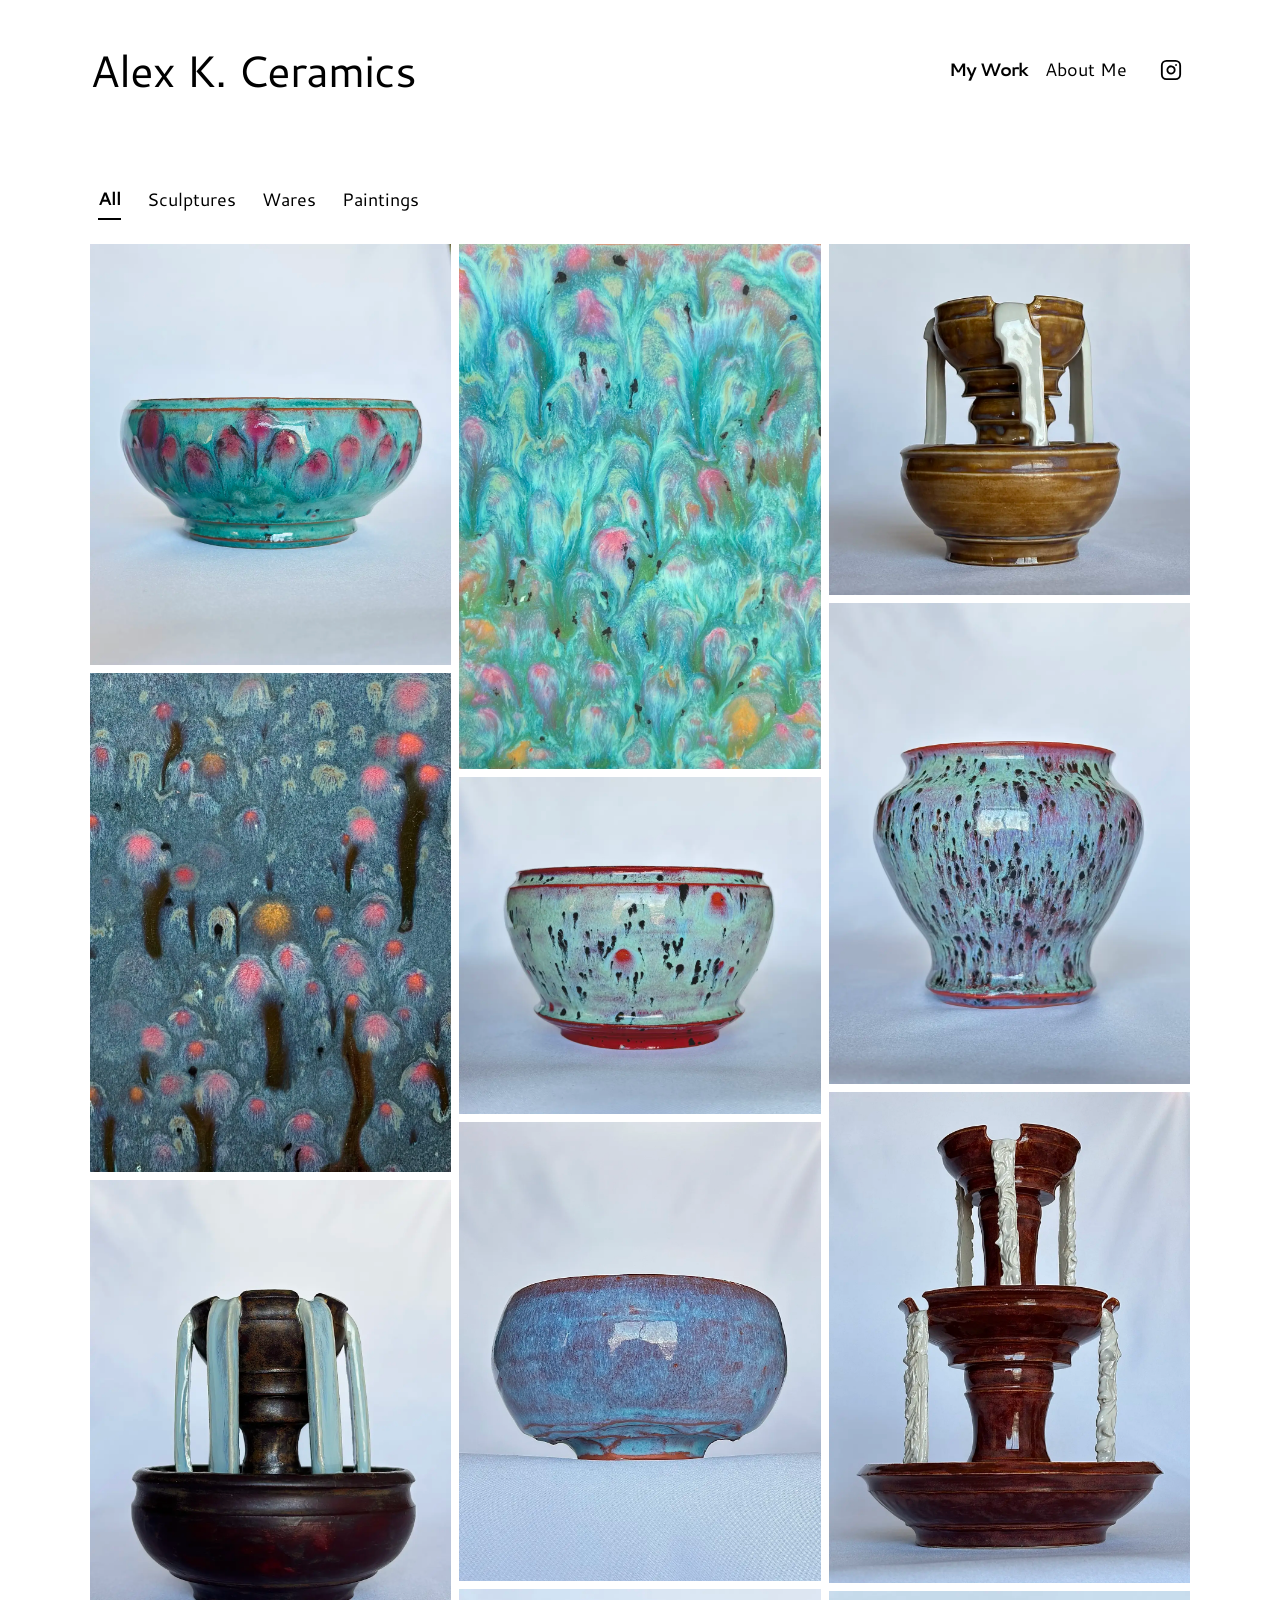
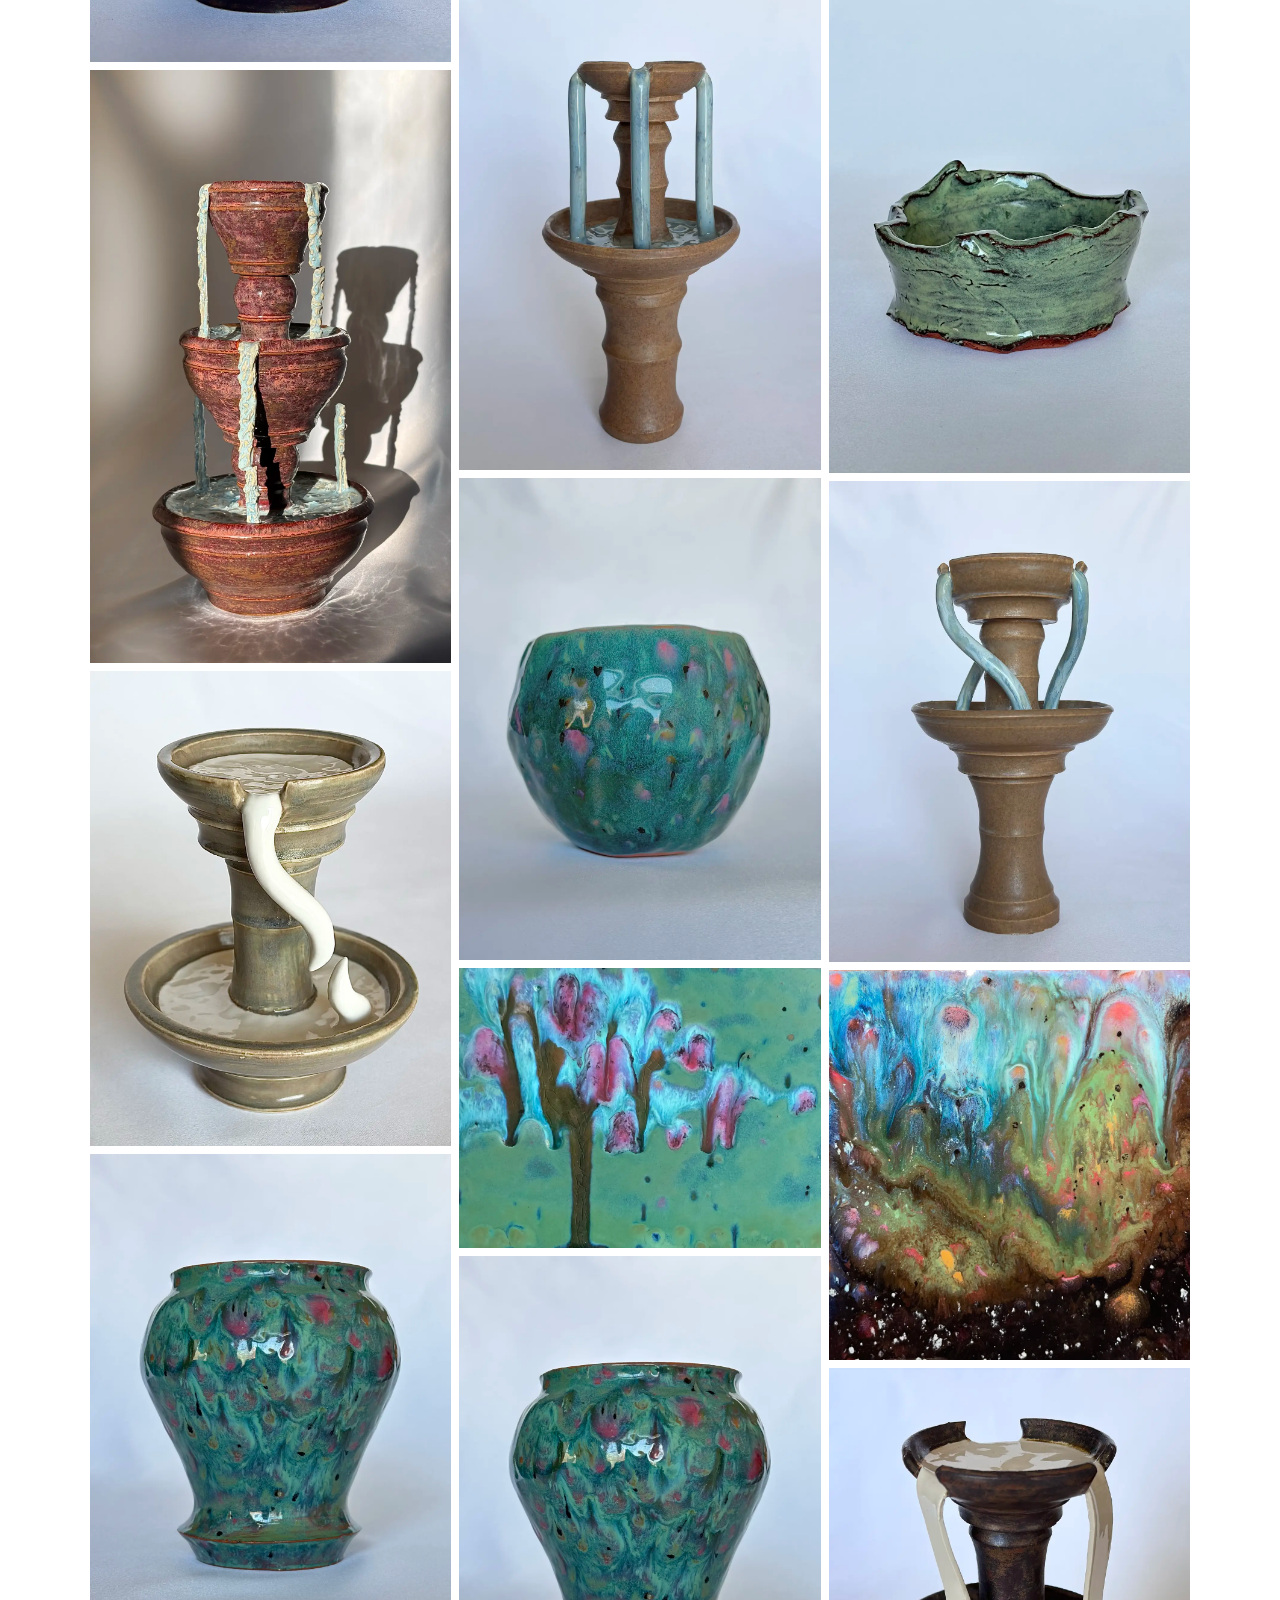
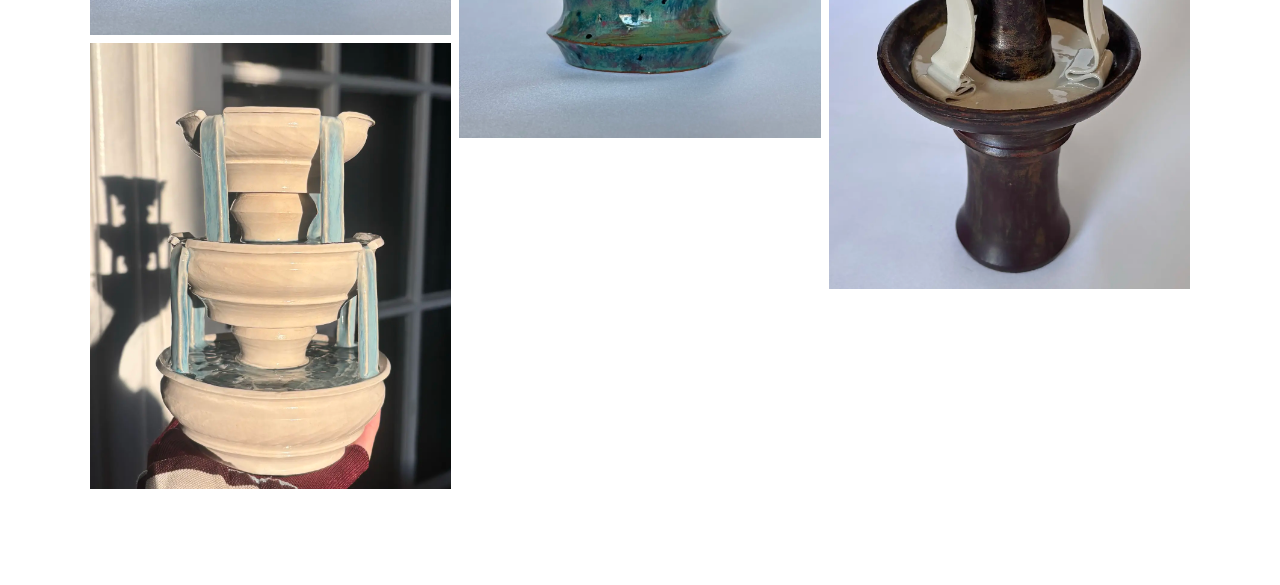
==== index.html @ 39f08276 "added about page" ====
<!DOCTYPE html>
<html lang="en">
<head>
    <!-- Boilerplate -->
    <meta charset="UTF-8">
    <title>Alex K. Art</title>
    <meta name="viewport" content="width=device-width, initial-scale=1">
     
    <!-- meta description & open graph tags -->
    <meta name="description" content="Alex K's Personal Work, a Ceramics Artist. This is a portfolio of her wares, sculptures, and paintings">
    <meta property="og:title" content="Alex K. Ceramics">
    <meta property="og:description" content="Handmade ceramic sculptures, wares, and paintings by Alex K.">
    <!-- TODO: update URLs  -->
    <!-- <meta property="og:image" content="https://alexceramics.nyc/assets/display/Untitled_01.webp">
    <meta property="og:url" content="https://alexceramics.nyc"> -->
    <!-- TODO check preview using Facebook Sharing Debugger: https://developers.facebook.com/tools/debug/ -->

    <!-- My Code -->
    <link rel="icon" type="image/x-icon" href="/favicon.ico">
    <link rel="stylesheet" href="style.css"> 
    <script src="script.js" defer></script>

    <!-- Google Fonts -->
    <link rel="preconnect" href="https://fonts.googleapis.com">
    <link rel="preconnect" href="https://fonts.gstatic.com" crossorigin>
    <link href="https://fonts.googleapis.com/css2?family=Cantarell:ital,wght@0,400;0,700;1,400;1,700&display=swap" rel="stylesheet">
</head>
<body>

    <!-- HEADER -->
    <header>
        <h1>Alex K. Ceramics</h1>

        <nav aria-label="Main Navigation">
            <!-- Main site links -->
            <div class="nav-links">
                <button class="nav-btn active" data-target="work" data-text="My Work">My Work</button>
                <button class="nav-btn" data-target="about" data-text="About Me">About Me</button>
            </div>

            <!-- Social link -->
            <a href="https://www.instagram.com/ceramics.alex"
            target="_blank"
            rel="noopener noreferrer"
            aria-label="Visit Alex's Instagram">  
                <svg xmlns="http://www.w3.org/2000/svg" width="22" height="22" viewBox="0 0 24 24" fill="none" stroke="currentColor" stroke-width="2" stroke-linecap="round" stroke-linejoin="round">
                    <rect x="2" y="2" width="20" height="20" rx="5" ry="5"></rect>
                    <path d="M16 11.37A4 4 0 1 1 12.63 8 4 4 0 0 1 16 11.37z"></path>
                    <line x1="17.5" y1="6.5" x2="17.51" y2="6.5"></line>
                </svg>
            </a>
        </nav>
    </header>

    <section class="about hide">
        <div class="about-intro">
            <img class="profile-photo" src="assets/alex.jpg" alt="Portrait of ceramic artist Alex K.">
            <p>Alex is a ceramic artist based in New York. She makes wares, sculpture, and glaze paintings. She comes to glaze from a background in painting, and her process is built around testing combinations, layering color, and placing crystals to create imagery. Glaze is unpredictable, and much of her work is about learning to anticipate it. She taught ceramics for a year, including starting a program at a school on Chicago's South Side, before returning her focus to her own studio practice. She begins her MFA in Studio Art at Brooklyn College this fall.</p>
        </div>

        <div class="about-gallery">
            <figure>
                <img src="assets/display/Untitled_05.webp" alt="Handmade ceramic ware piece by Alex K.">
                <figcaption>One of Alex's wares.</figcaption>
            </figure>
            <figure>
                <img src="assets/display/Untitled_20.webp" alt="Ceramic fountain sculpture made for a graduate school application">
                <figcaption>One of Alex's fountains.</figcaption>
            </figure>
            <figure>
                <img src="assets/park.jpg" alt="Alex selling her ceramics in Central Park">
                <figcaption>Alex selling her work in Central Park.</figcaption>
            </figure>
        </div>
    </section>

    <!-- IMAGE GALLERY -->
    <section class="work">
        <div class="controls">
            <button class="filter active" data-filter="all" data-text="All">All</button>
            <button class="filter" data-filter="sculpture" data-text="Sculptures">Sculptures</button>
            <button class="filter" data-filter="ware" data-text="Wares">Wares</button>
            <button class="filter" data-filter="painting" data-text="Paintings">Paintings</button>
        </div>

        <div class="images-container"></div>
    </section>
</body>
</html>
---- style.css ----
/* GLOBAL STYLES */
:root {
    --accent: #D06677;
}
body { 
    margin: 0;
    background-color: white;
    font-family: "Cantarell", sans-serif; 
    max-width: 1100px;
    margin: 0px auto;
    padding: 0px 20px;
}
button { 
    all: unset; 
    cursor: pointer; 
}

/* HEADER */

header {
    margin: 48px auto;
    display: flex; 
    flex-direction: row;
    align-items: center;
    justify-content: space-between;
}

nav {
    display: flex; 
    gap: 32px;
    align-items: center;
}
nav a {
    display: flex;
    color: black;
    margin-right: 8px;
}
nav a:hover {
    color: var(--accent);
}
.nav-links {
    display: flex;
    gap: 16px;
}
.nav-btn {
    font-size: 18px;
}

h1 {
    margin: 0px;
    font-size: 2.75em; 
    font-weight: normal;
    line-height: 1;
    letter-spacing: -1px;
    width: max-content;
}

/* ABOUT SECTION */

.about {
    margin: 96px 8px;
    display: flex;
    flex-direction: column;
    gap: 64px;
}

.about-intro {
    display: flex;
    flex-direction: row;
    align-items: center;
    gap: 48px;
}

.about-intro p {
    max-width: 600px;
    line-height: 1.6;
}

.profile-photo {
    width: 240px;
    flex-shrink: 0;
}

.about-gallery {
    display: grid;
    grid-template-columns: repeat(3, 1fr);
    gap: 32px;
}

.about-gallery figure {
    margin: 0;
    display: flex;
    flex-direction: column;
    gap: 12px;
}

.about-gallery img {
    width: 100%;
    height: 320px;
    object-fit: cover;
}

.about-gallery figcaption {
    text-align: center;
    color: #555;
}

/* WORK SECTION & IMAGE GALLERY  */

.work {
    margin: 96px 0px;
}

.controls {
    margin: 24px 8px; 
    font-size: 18px;
    display: flex; 
    flex-direction: row;
    gap: 24px;
}

.filter,
.nav-btn {
    display: block;
    width: max-content;
    line-height: 1.2;
    text-align: center;
}

.filter:before,
.nav-btn:before {
    content: attr(data-text);
    display: block;
    font-weight: 900;
    letter-spacing: -1px;
    height: 0;
    visibility: hidden;
    overflow: hidden;
}

.filter:hover,
.nav-btn:hover {
    font-weight: 900;
    letter-spacing: -1px;
    color: var(--accent);
}

.filter.active,
.nav-btn.active {
    font-weight: 900;
    letter-spacing: -1px;
    color: black;
}

.filter {
    padding-bottom: 8px;
}

.filter.active {
    border-bottom: 2px solid black;
}

.images-container {
    column-count: 3;
    column-gap: 8px;
}

.gallery-item {
    width: 100%;
    height: auto;
    display: block;
    margin-bottom: 8px;
    /* border-radius: 16px; */
}

@media (max-width: 750px) {
    body {
        padding: 0 8px;
    }
    .images-container { column-count: 1; }

    header {
        margin: 48px 0 0 8px;
        flex-direction: column;
        align-items: flex-start;
        justify-content: space-between;
    }
    h1 {
        font-size: 2.25em;
    }

    nav {
        margin: 36px 0;
        /* margin: 32px 0 16px 6px;
        font-size: 18px;
        display: flex; */
        /* flex-direction: column; */
        /* gap: 0px; */
    }
    nav a {
        display: none;
    }
    .nav-links {
        flex-direction: column;
    }
    .work { margin: 16px 8px;}
    .about { margin: 16px 8px; }

    .controls {
        width: 100%;
        justify-content: left;
        margin: 0 0 16px 6px; 
        font-size: 18px;
        display: flex; 
        flex-direction: row;
        gap: 16px;
    }

    .filter { 
        text-align: left;
        font-size: 16px;
        line-height: 1.3;

    }
    .filter::before { all: none; }

    .about-intro {
        flex-direction: column;
        gap: 24px;
    }

    .about-gallery {
        grid-template-columns: 1fr;
    }

    .about-gallery img {
        height: auto;
    }
}


.hide {
    display: none;
}
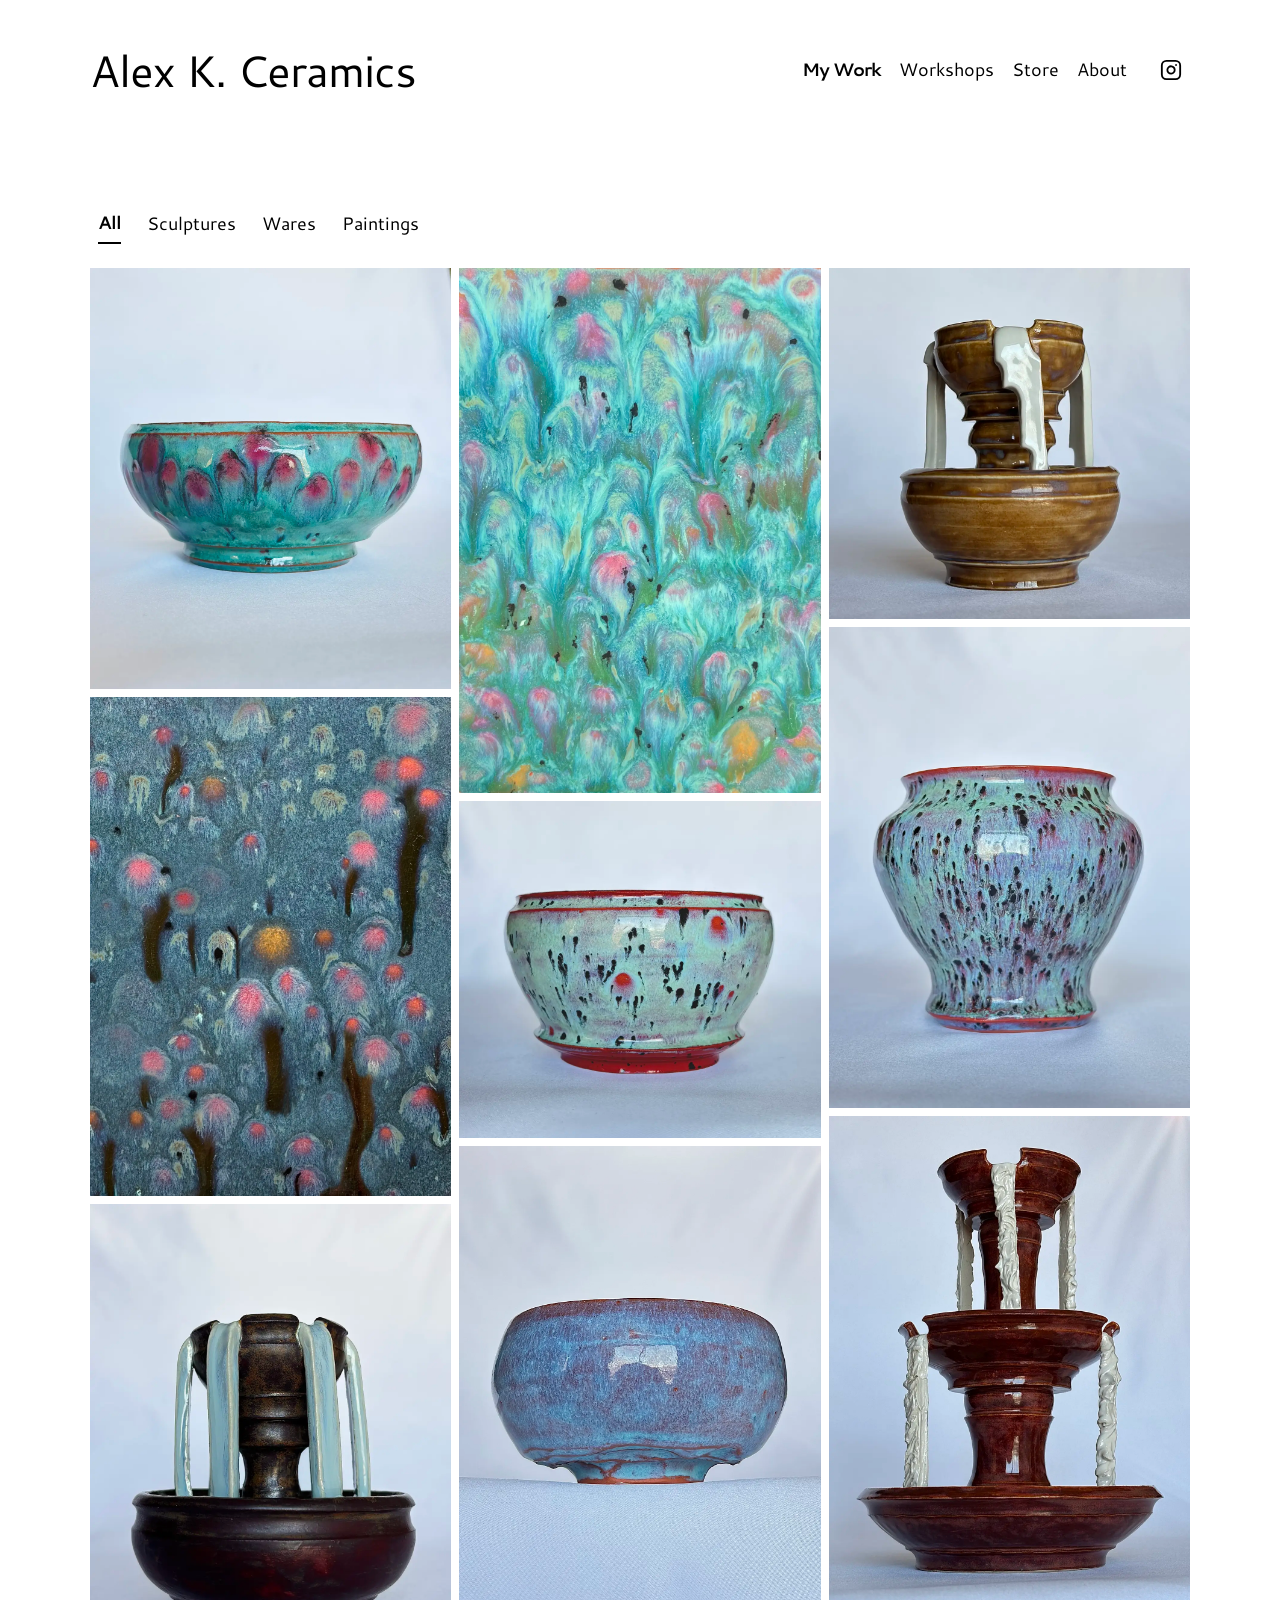
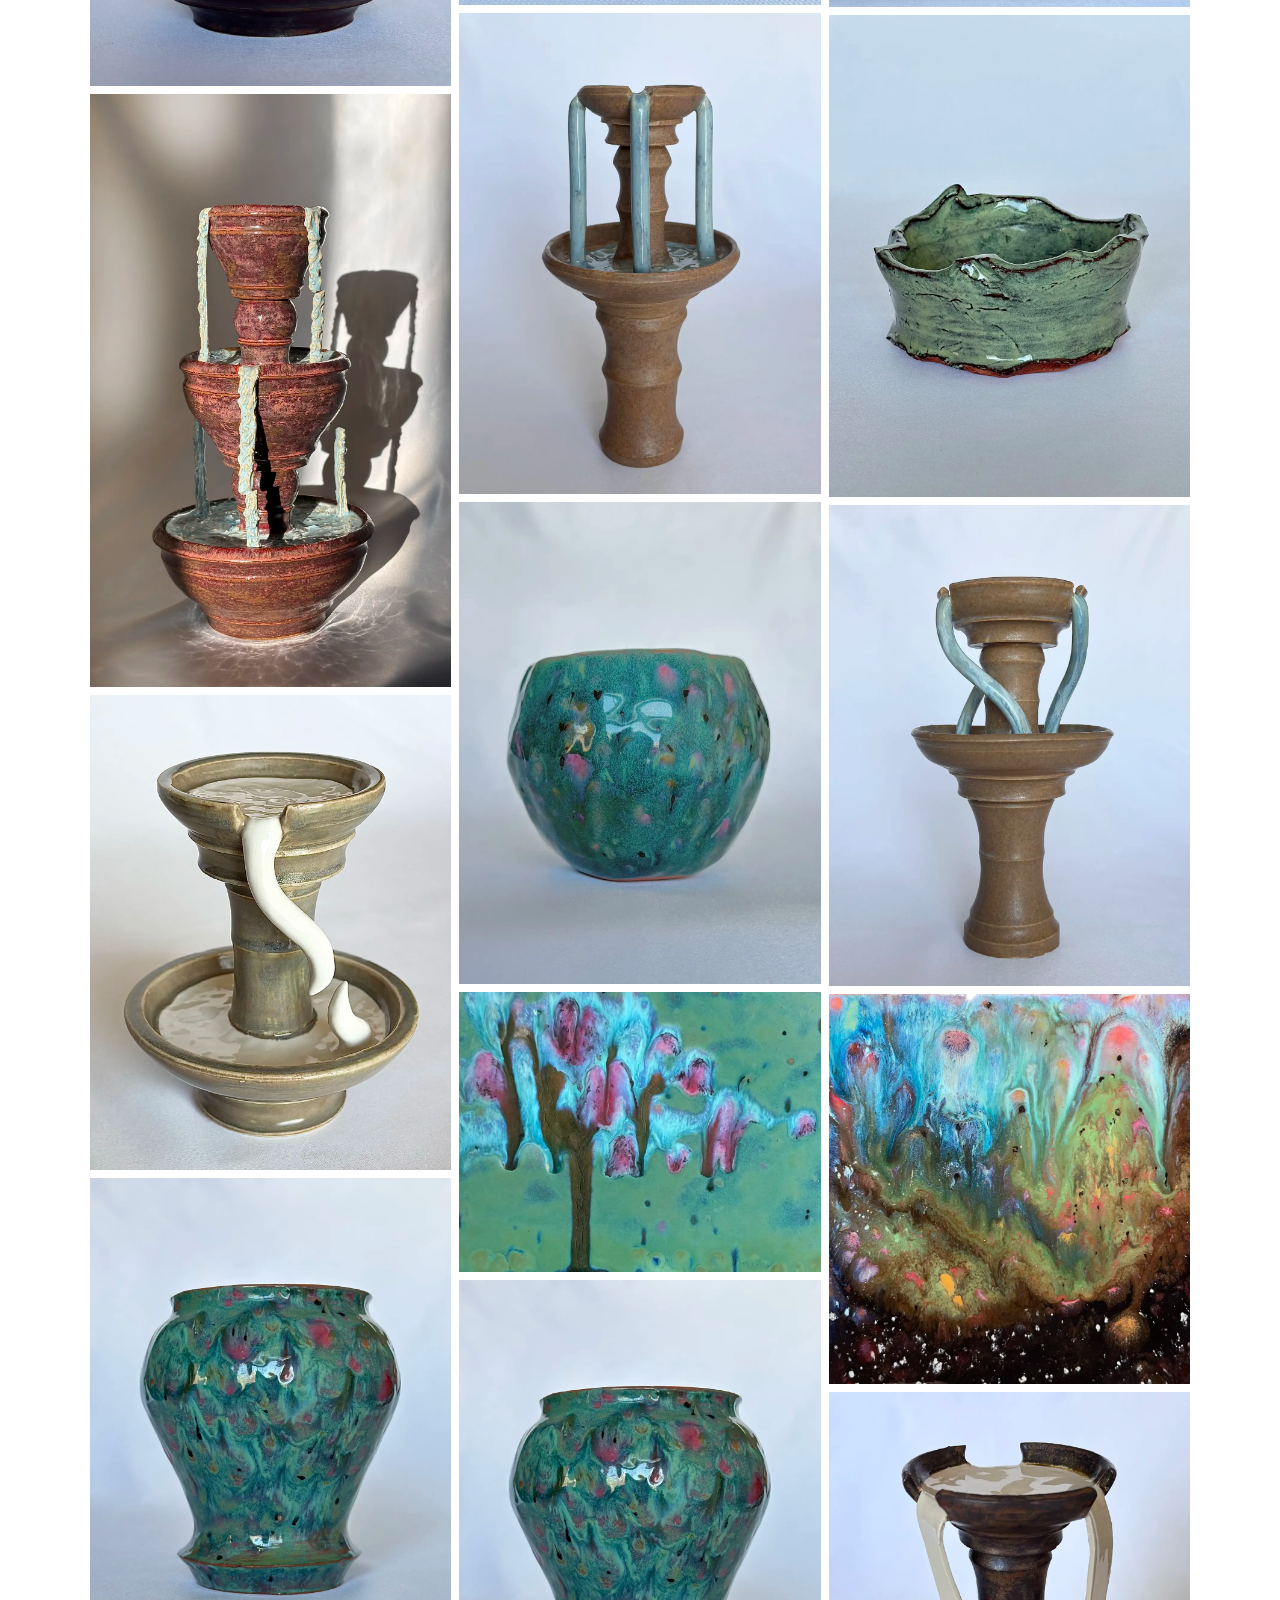
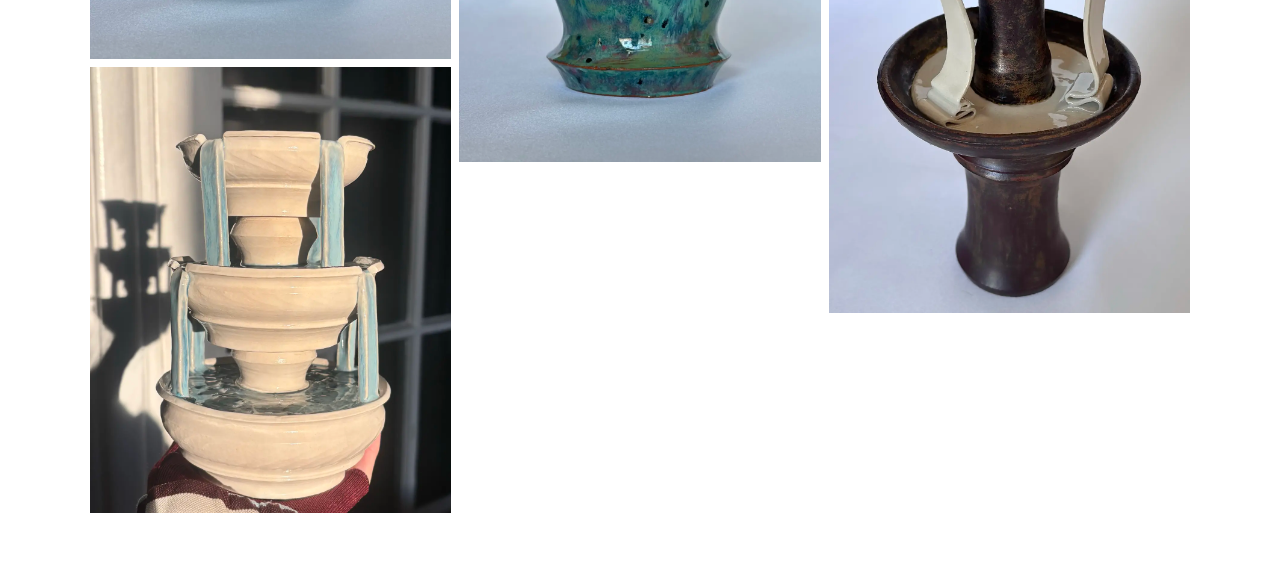
==== commit 10172bc8: "Split site into separate pages, add workshops and store pages - index/workshops/store/about as real " ====
--- a/index.html
+++ b/index.html
@@ -1,24 +1,21 @@
 <!DOCTYPE html>
 <html lang="en">
 <head>
-    <!-- Boilerplate -->
     <meta charset="UTF-8">
-    <title>Alex K. Art</title>
+    <title>Alex K. Ceramics</title>
     <meta name="viewport" content="width=device-width, initial-scale=1">
-     
+
     <!-- meta description & open graph tags -->
     <meta name="description" content="Alex K's Personal Work, a Ceramics Artist. This is a portfolio of her wares, sculptures, and paintings">
     <meta property="og:title" content="Alex K. Ceramics">
     <meta property="og:description" content="Handmade ceramic sculptures, wares, and paintings by Alex K.">
-    <!-- TODO: update URLs  -->
-    <!-- <meta property="og:image" content="https://alexceramics.nyc/assets/display/Untitled_01.webp">
-    <meta property="og:url" content="https://alexceramics.nyc"> -->
-    <!-- TODO check preview using Facebook Sharing Debugger: https://developers.facebook.com/tools/debug/ -->
+    <meta property="og:image" content="https://alexceramics.art/assets/display/Untitled_05.webp">
+    <meta property="og:url" content="https://alexceramics.art/">
 
-    <!-- My Code -->
     <link rel="icon" type="image/x-icon" href="/favicon.ico">
-    <link rel="stylesheet" href="style.css"> 
-    <script src="script.js" defer></script>
+    <link rel="stylesheet" href="css/base.css">
+    <link rel="stylesheet" href="css/work.css">
+    <script src="js/work.js" defer></script>
 
     <!-- Google Fonts -->
     <link rel="preconnect" href="https://fonts.googleapis.com">
@@ -27,22 +24,23 @@
 </head>
 <body>
 
-    <!-- HEADER -->
+    <!-- HEADER (same on every page; only the "active" link changes) -->
     <header>
-        <h1>Alex K. Ceramics</h1>
+        <h1><a href="index.html">Alex K. Ceramics</a></h1>
 
         <nav aria-label="Main Navigation">
-            <!-- Main site links -->
             <div class="nav-links">
-                <button class="nav-btn active" data-target="work" data-text="My Work">My Work</button>
-                <button class="nav-btn" data-target="about" data-text="About Me">About Me</button>
+                <a class="nav-btn active" aria-current="page" href="index.html" data-text="My Work">My Work</a>
+                <a class="nav-btn" href="workshops.html" data-text="Workshops">Workshops</a>
+                <a class="nav-btn" href="store.html" data-text="Store">Store</a>
+                <a class="nav-btn" href="about.html" data-text="About">About</a>
             </div>
 
-            <!-- Social link -->
-            <a href="https://www.instagram.com/ceramics.alex"
-            target="_blank"
-            rel="noopener noreferrer"
-            aria-label="Visit Alex's Instagram">  
+            <a class="social-link"
+               href="https://www.instagram.com/ceramics.alex"
+               target="_blank"
+               rel="noopener noreferrer"
+               aria-label="Visit Alex's Instagram">
                 <svg xmlns="http://www.w3.org/2000/svg" width="22" height="22" viewBox="0 0 24 24" fill="none" stroke="currentColor" stroke-width="2" stroke-linecap="round" stroke-linejoin="round">
                     <rect x="2" y="2" width="20" height="20" rx="5" ry="5"></rect>
                     <path d="M16 11.37A4 4 0 1 1 12.63 8 4 4 0 0 1 16 11.37z"></path>
@@ -52,30 +50,8 @@
         </nav>
     </header>
 
-    <section class="about hide">
-        <div class="about-intro">
-            <img class="profile-photo" src="assets/alex.jpg" alt="Portrait of ceramic artist Alex K.">
-            <p>Alex is a ceramic artist based in New York. She makes wares, sculpture, and glaze paintings. She comes to glaze from a background in painting, and her process is built around testing combinations, layering color, and placing crystals to create imagery. Glaze is unpredictable, and much of her work is about learning to anticipate it. She taught ceramics for a year, including starting a program at a school on Chicago's South Side, before returning her focus to her own studio practice. She begins her MFA in Studio Art at Brooklyn College this fall.</p>
-        </div>
-
-        <div class="about-gallery">
-            <figure>
-                <img src="assets/display/Untitled_05.webp" alt="Handmade ceramic ware piece by Alex K.">
-                <figcaption>One of Alex's wares.</figcaption>
-            </figure>
-            <figure>
-                <img src="assets/display/Untitled_20.webp" alt="Ceramic fountain sculpture made for a graduate school application">
-                <figcaption>One of Alex's fountains.</figcaption>
-            </figure>
-            <figure>
-                <img src="assets/park.jpg" alt="Alex selling her ceramics in Central Park">
-                <figcaption>Alex selling her work in Central Park.</figcaption>
-            </figure>
-        </div>
-    </section>
-
-    <!-- IMAGE GALLERY -->
-    <section class="work">
+    <!-- WORK: filterable image gallery -->
+    <main class="work page">
         <div class="controls">
             <button class="filter active" data-filter="all" data-text="All">All</button>
             <button class="filter" data-filter="sculpture" data-text="Sculptures">Sculptures</button>
@@ -84,6 +60,8 @@
         </div>
 
         <div class="images-container"></div>
-    </section>
+    </main>
+
+    <footer></footer>
 </body>
-</html>+</html>
--- a/css/base.css
+++ b/css/base.css
@@ -0,0 +1,180 @@
+/* ==========================================================================
+   SHARED STYLES — loaded on every page.
+   Page-specific styles live in css/<page>.css. Only edit this file for
+   things that genuinely affect every page (header, nav, type, footer).
+   ========================================================================== */
+
+:root {
+    --accent: #D06677;
+    --text-muted: #555;
+    --page-gap: 64px;
+}
+
+body {
+    background-color: white;
+    font-family: "Cantarell", sans-serif;
+    max-width: 1100px;
+    margin: 0px auto;
+    padding: 0px 20px;
+}
+
+button {
+    all: unset;
+    cursor: pointer;
+}
+
+h1 {
+    margin: 0px;
+    font-size: 2.75em;
+    font-weight: normal;
+    line-height: 1;
+    letter-spacing: -1px;
+    width: max-content;
+}
+
+h1 a {
+    color: inherit;
+    text-decoration: none;
+}
+
+h2 {
+    margin: 0px;
+    font-size: 22px;
+    font-weight: normal;
+    line-height: 1.2;
+    letter-spacing: 0.4px;
+}
+
+p {
+    line-height: 1.6;
+}
+
+/* Text links inside page copy */
+.text-link {
+    color: black;
+}
+.text-link:hover {
+    color: var(--accent);
+}
+
+/* Every page's <main> */
+.page {
+    margin: 0px 8px;
+    display: flex;
+    flex-direction: column;
+    gap: var(--page-gap);
+}
+
+/* HEADER */
+
+header {
+    margin: 48px auto 96px auto;
+    display: flex;
+    flex-direction: row;
+    align-items: center;
+    justify-content: space-between;
+}
+
+nav {
+    display: flex;
+    gap: 32px;
+    align-items: center;
+}
+
+.nav-links {
+    display: flex;
+    gap: 16px;
+}
+
+.nav-btn {
+    font-size: 18px;
+    color: black;
+    text-decoration: none;
+}
+
+.social-link {
+    display: flex;
+    color: black;
+    margin-right: 8px;
+}
+.social-link:hover {
+    color: var(--accent);
+}
+
+/* BOLD-ON-HOVER WITHOUT LAYOUT SHIFT
+   Used by nav links and gallery filters. ::before reserves the bold width. */
+
+.filter,
+.nav-btn {
+    display: block;
+    width: max-content;
+    line-height: 1.2;
+    text-align: center;
+}
+
+.filter:before,
+.nav-btn:before {
+    content: attr(data-text);
+    display: block;
+    font-weight: 900;
+    letter-spacing: -1px;
+    height: 0;
+    visibility: hidden;
+    overflow: hidden;
+}
+
+.filter:hover,
+.nav-btn:hover {
+    font-weight: 900;
+    letter-spacing: -1px;
+    color: var(--accent);
+}
+
+.filter.active,
+.nav-btn.active {
+    font-weight: 900;
+    letter-spacing: -1px;
+    color: black;
+}
+
+/* FOOTER */
+
+footer {
+    margin-bottom: 48px;
+}
+
+/* Utility: !important so it beats page CSS that sets display (e.g. .gallery-item) */
+.hide {
+    display: none !important;
+}
+
+@media (max-width: 750px) {
+    body {
+        padding: 0 8px;
+    }
+
+    header {
+        margin: 48px 0 16px 8px;
+        flex-direction: column;
+        align-items: flex-start;
+        justify-content: space-between;
+    }
+    h1 {
+        font-size: 2.25em;
+    }
+
+    nav {
+        margin: 36px 0;
+    }
+    .social-link {
+        display: none;
+    }
+    .nav-links {
+        flex-direction: column;
+    }
+
+    .page {
+        margin: 0px 8px;
+        gap: 48px;
+    }
+}
--- a/css/work.css
+++ b/css/work.css
@@ -0,0 +1,54 @@
+/* WORK PAGE (index.html) — filterable image gallery */
+
+.work.page {
+    margin: 0px;
+    gap: 0px;
+}
+
+.controls {
+    margin: 24px 8px;
+    font-size: 18px;
+    display: flex;
+    flex-direction: row;
+    gap: 24px;
+}
+
+.filter {
+    padding-bottom: 8px;
+}
+
+.filter.active {
+    border-bottom: 2px solid black;
+}
+
+.images-container {
+    column-count: 3;
+    column-gap: 8px;
+}
+
+.gallery-item {
+    width: 100%;
+    height: auto;
+    display: block;
+    margin-bottom: 8px;
+}
+
+@media (max-width: 750px) {
+    .work.page { margin: 0px 8px; }
+
+    .images-container { column-count: 1; }
+
+    .controls {
+        width: 100%;
+        justify-content: left;
+        margin: 0 0 16px 6px;
+        gap: 16px;
+    }
+
+    .filter {
+        text-align: left;
+        font-size: 16px;
+        line-height: 1.3;
+    }
+    .filter::before { all: unset; }
+}
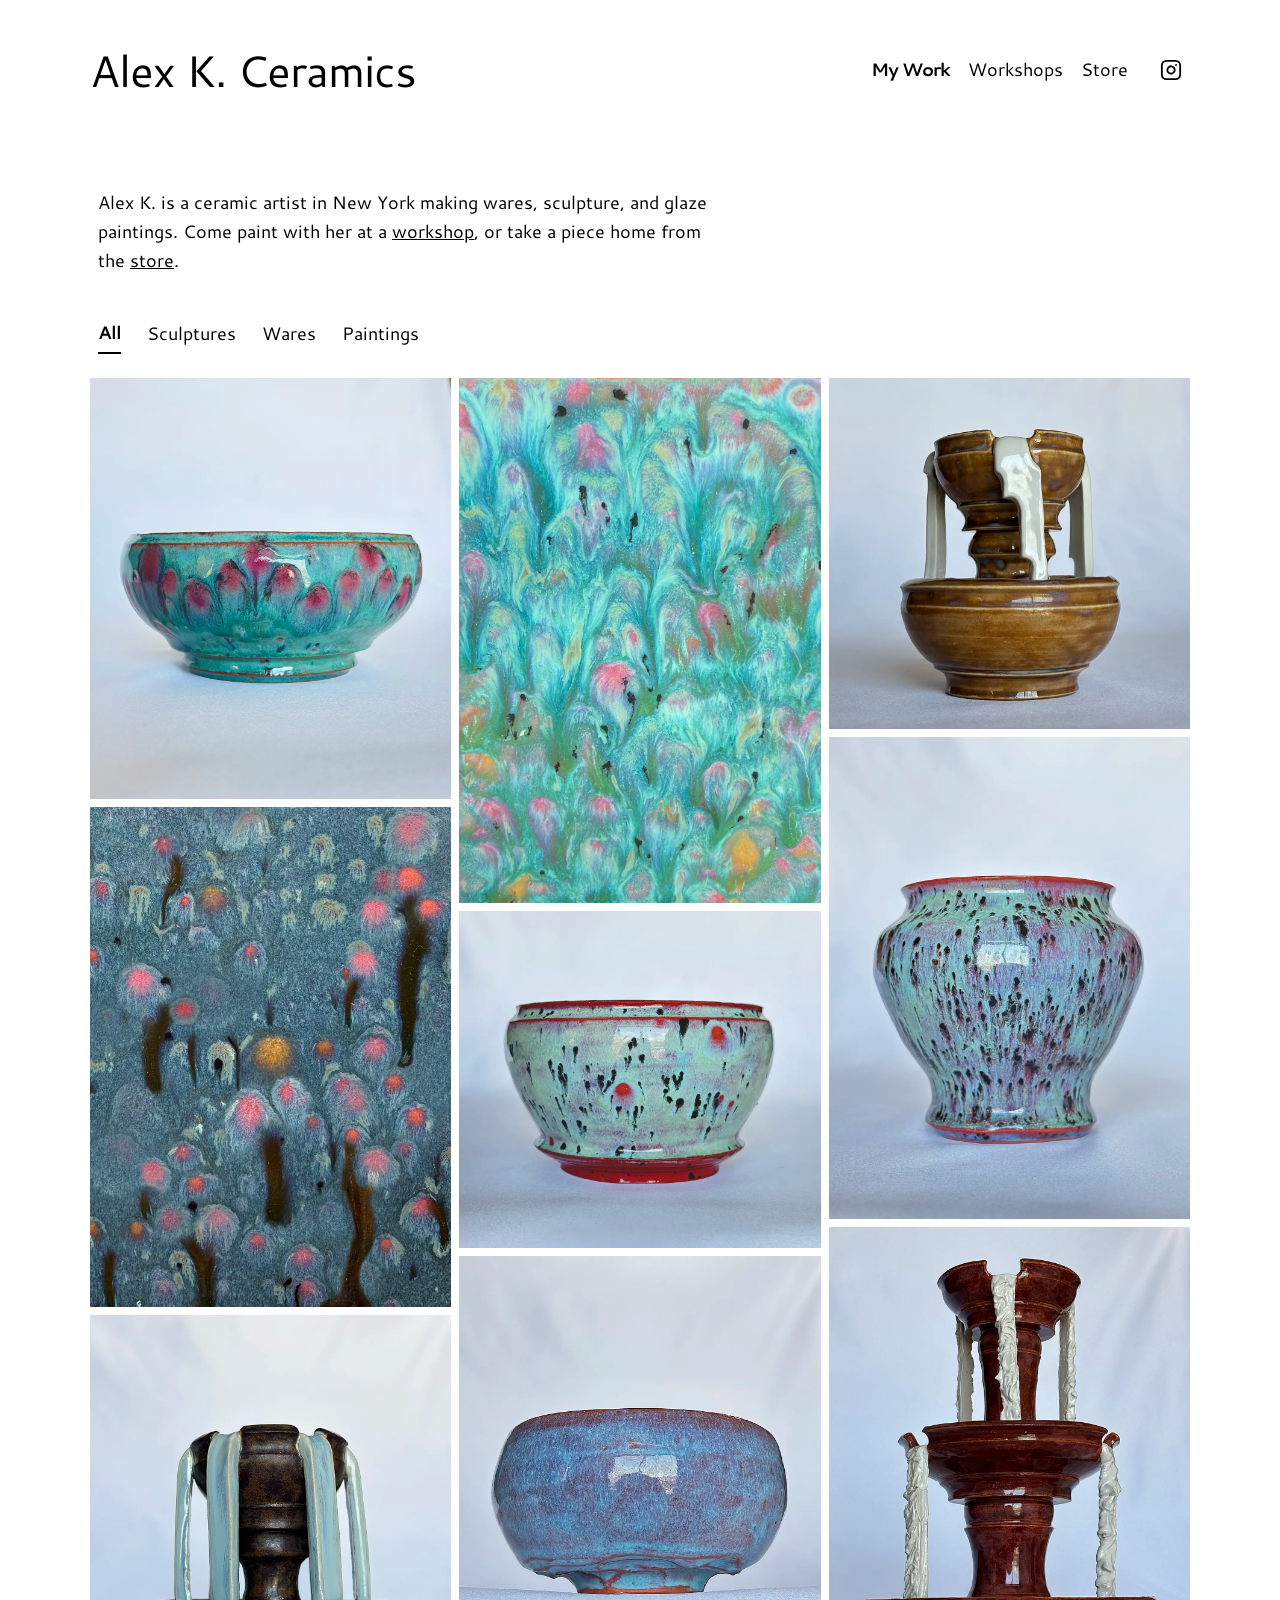
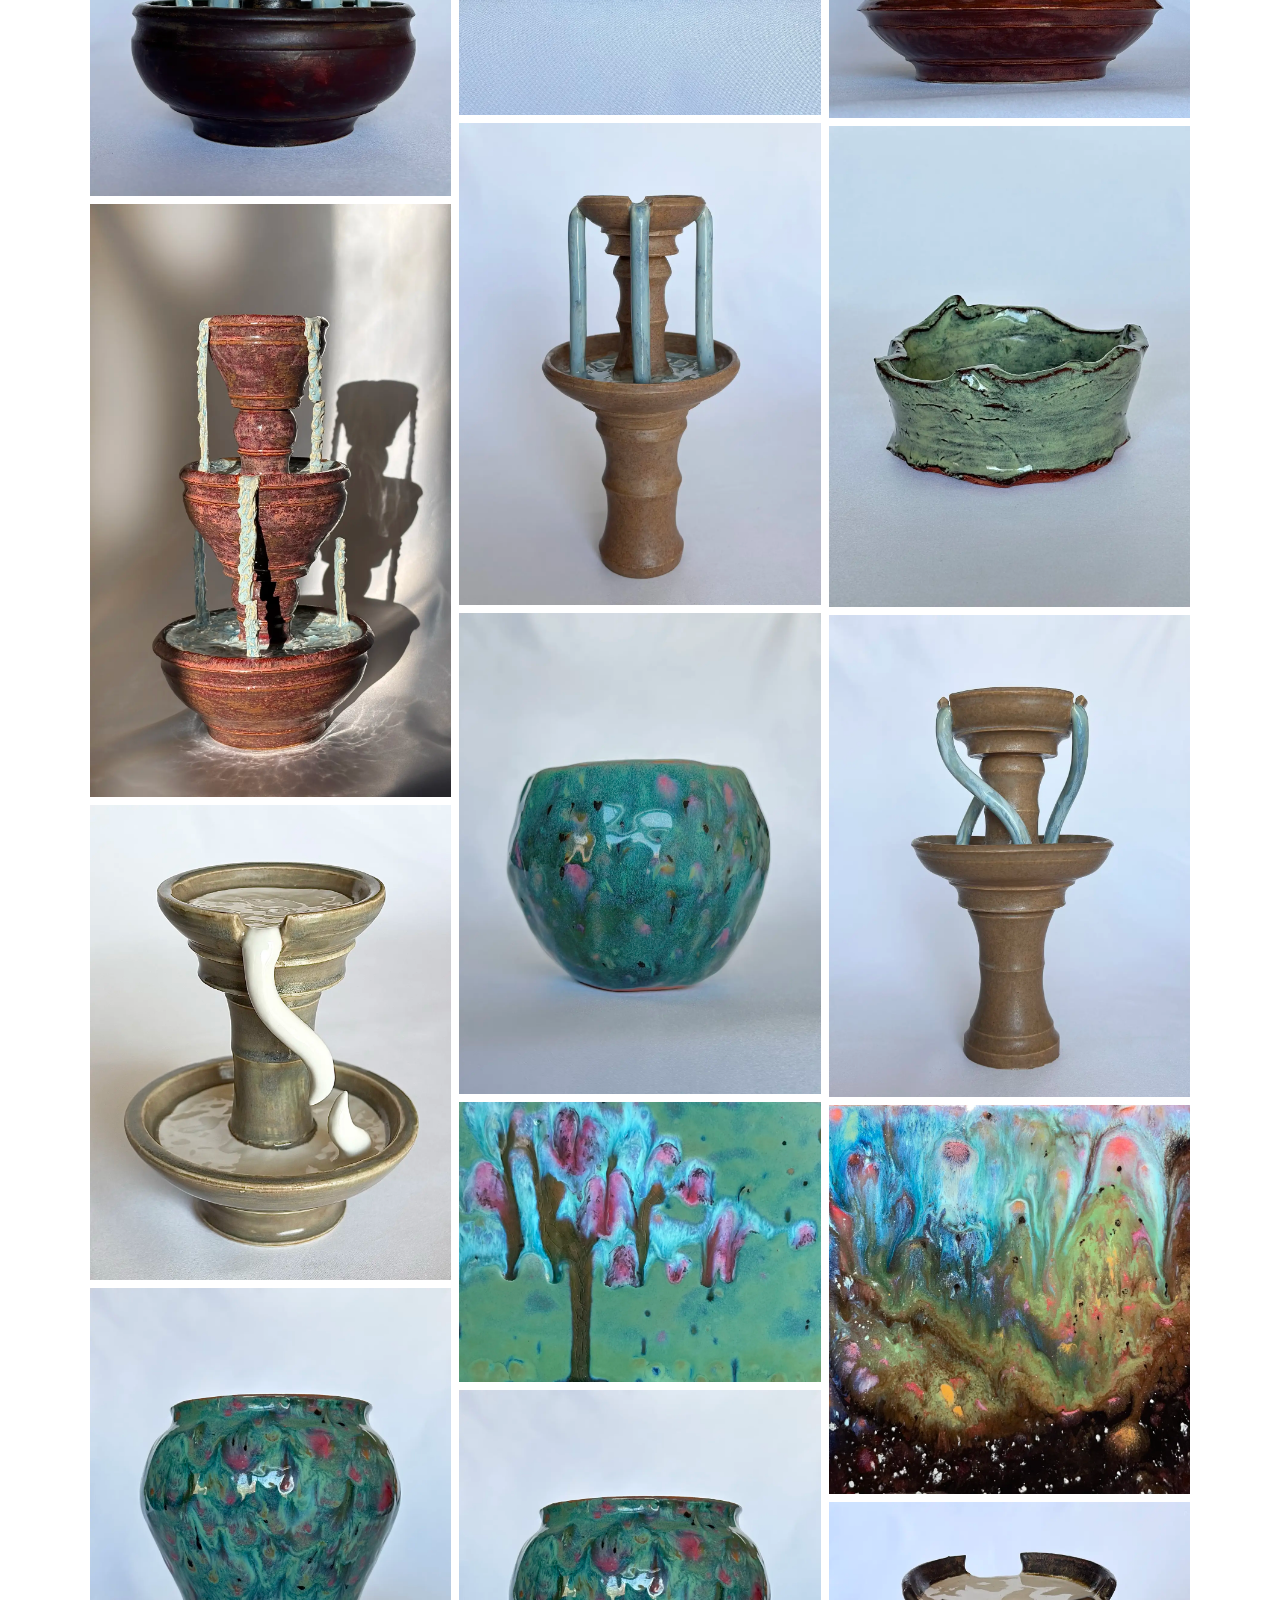
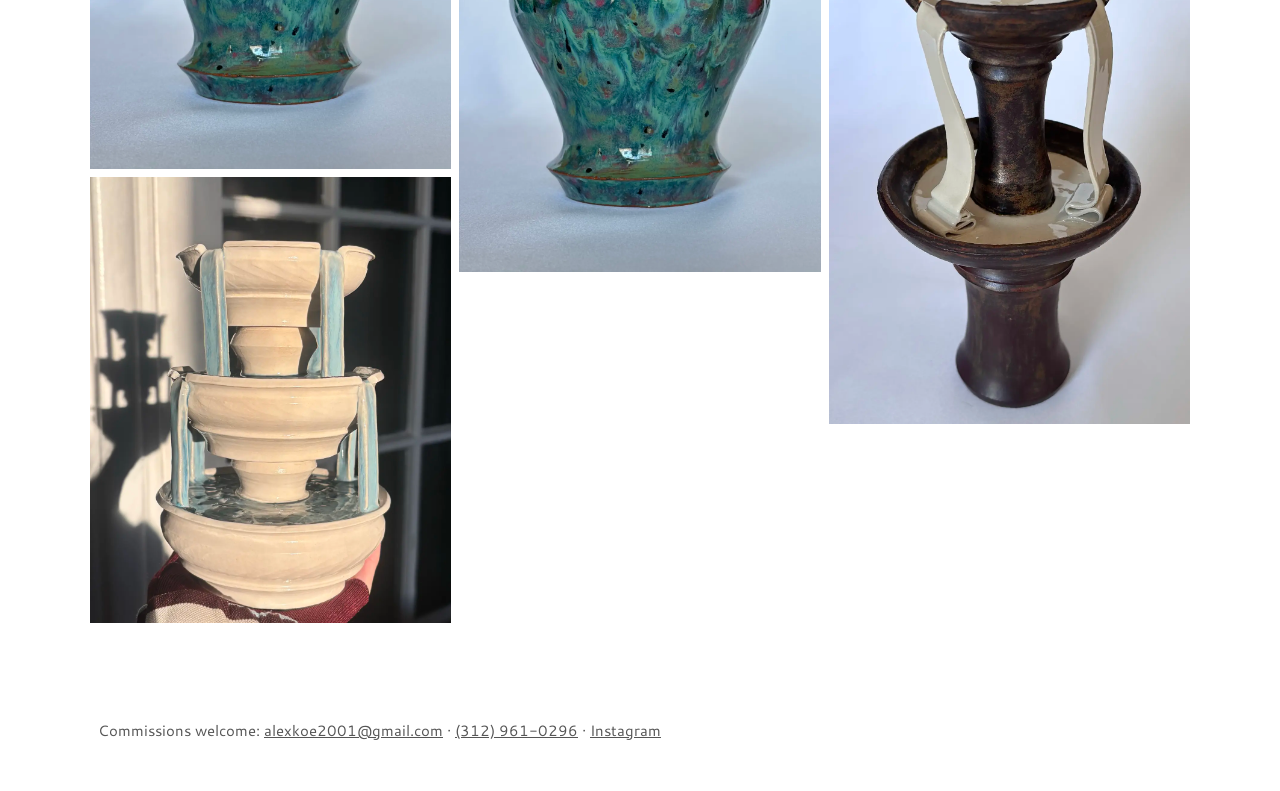
==== commit 708adb60: "Fold About page into home intro, workshops bio and site footer Co-Authored-By: Claude Opus 5.5 <nore" ====
--- a/index.html
+++ b/index.html
@@ -33,7 +33,6 @@
                 <a class="nav-btn active" aria-current="page" href="index.html" data-text="My Work">My Work</a>
                 <a class="nav-btn" href="workshops.html" data-text="Workshops">Workshops</a>
                 <a class="nav-btn" href="store.html" data-text="Store">Store</a>
-                <a class="nav-btn" href="about.html" data-text="About">About</a>
             </div>
 
             <a class="social-link"
@@ -52,6 +51,8 @@
 
     <!-- WORK: filterable image gallery -->
     <main class="work page">
+        <p class="intro">Alex K. is a ceramic artist in New York making wares, sculpture, and glaze paintings. Come paint with her at a <a class="text-link" href="workshops.html">workshop</a>, or take a piece home from the <a class="text-link" href="store.html">store</a>.</p>
+
         <div class="controls">
             <button class="filter active" data-filter="all" data-text="All">All</button>
             <button class="filter" data-filter="sculpture" data-text="Sculptures">Sculptures</button>
@@ -62,6 +63,8 @@
         <div class="images-container"></div>
     </main>
 
-    <footer></footer>
+    <footer class="site-footer">
+        <p>Commissions welcome: <a class="text-link" href="mailto:alexkoe2001@gmail.com">alexkoe2001@gmail.com</a> &middot; <a class="text-link" href="tel:+13129610296">(312) 961-0296</a> &middot; <a class="text-link" href="https://www.instagram.com/ceramics.alex" target="_blank" rel="noopener noreferrer">Instagram</a></p>
+    </footer>
 </body>
 </html>
--- a/css/base.css
+++ b/css/base.css
@@ -139,8 +139,19 @@
 
 /* FOOTER */
 
-footer {
-    margin-bottom: 48px;
+.site-footer {
+    margin: 96px 8px 48px 8px;
+    color: var(--text-muted);
+    font-size: 15px;
+}
+.site-footer p {
+    margin: 0;
+}
+.site-footer .text-link {
+    color: var(--text-muted);
+}
+.site-footer .text-link:hover {
+    color: var(--accent);
 }
 
 /* Utility: !important so it beats page CSS that sets display (e.g. .gallery-item) */
--- a/css/work.css
+++ b/css/work.css
@@ -3,6 +3,12 @@
 .work.page {
     margin: 0px;
     gap: 0px;
+}
+
+.intro {
+    margin: 0 8px 24px 8px;
+    max-width: 620px;
+    font-size: 18px;
 }
 
 .controls {
@@ -36,6 +42,11 @@
 @media (max-width: 750px) {
     .work.page { margin: 0px 8px; }
 
+    .intro {
+        margin: 0 0 16px 6px;
+        font-size: 17px;
+    }
+
     .images-container { column-count: 1; }
 
     .controls {
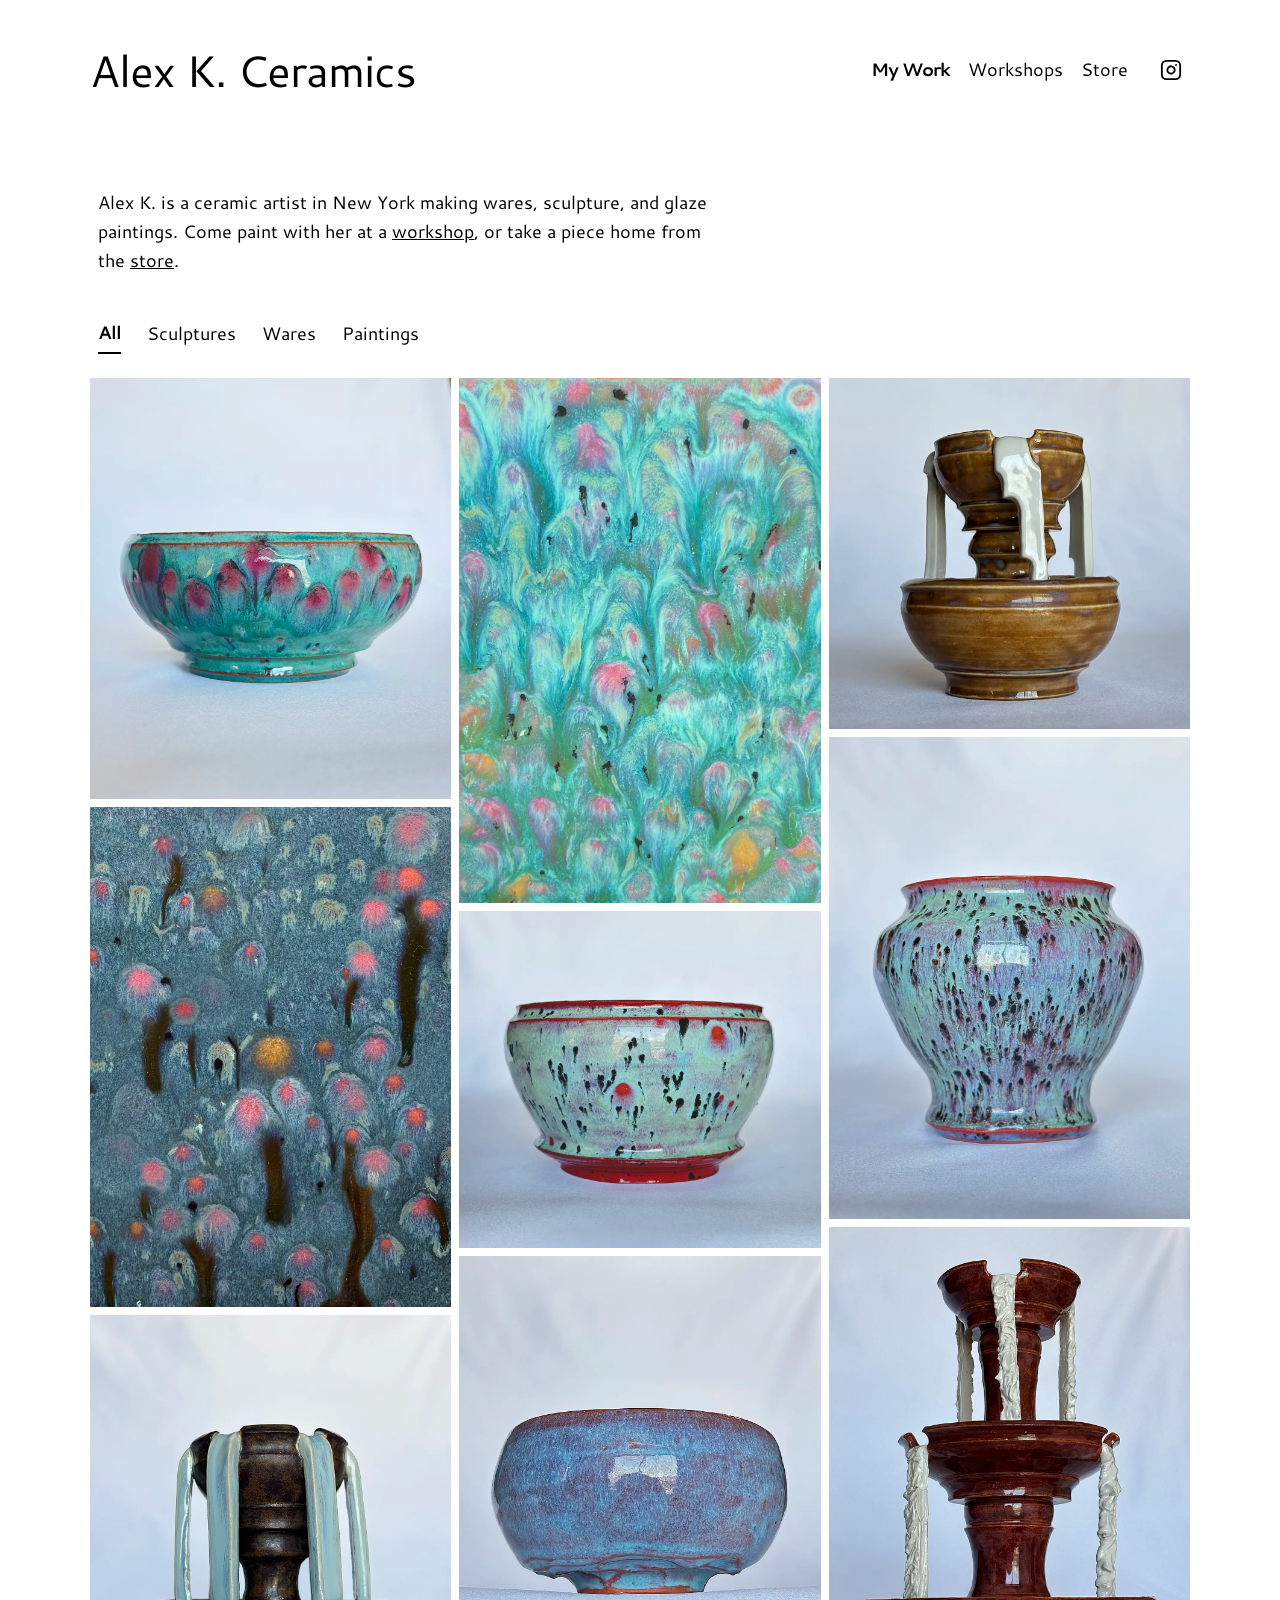
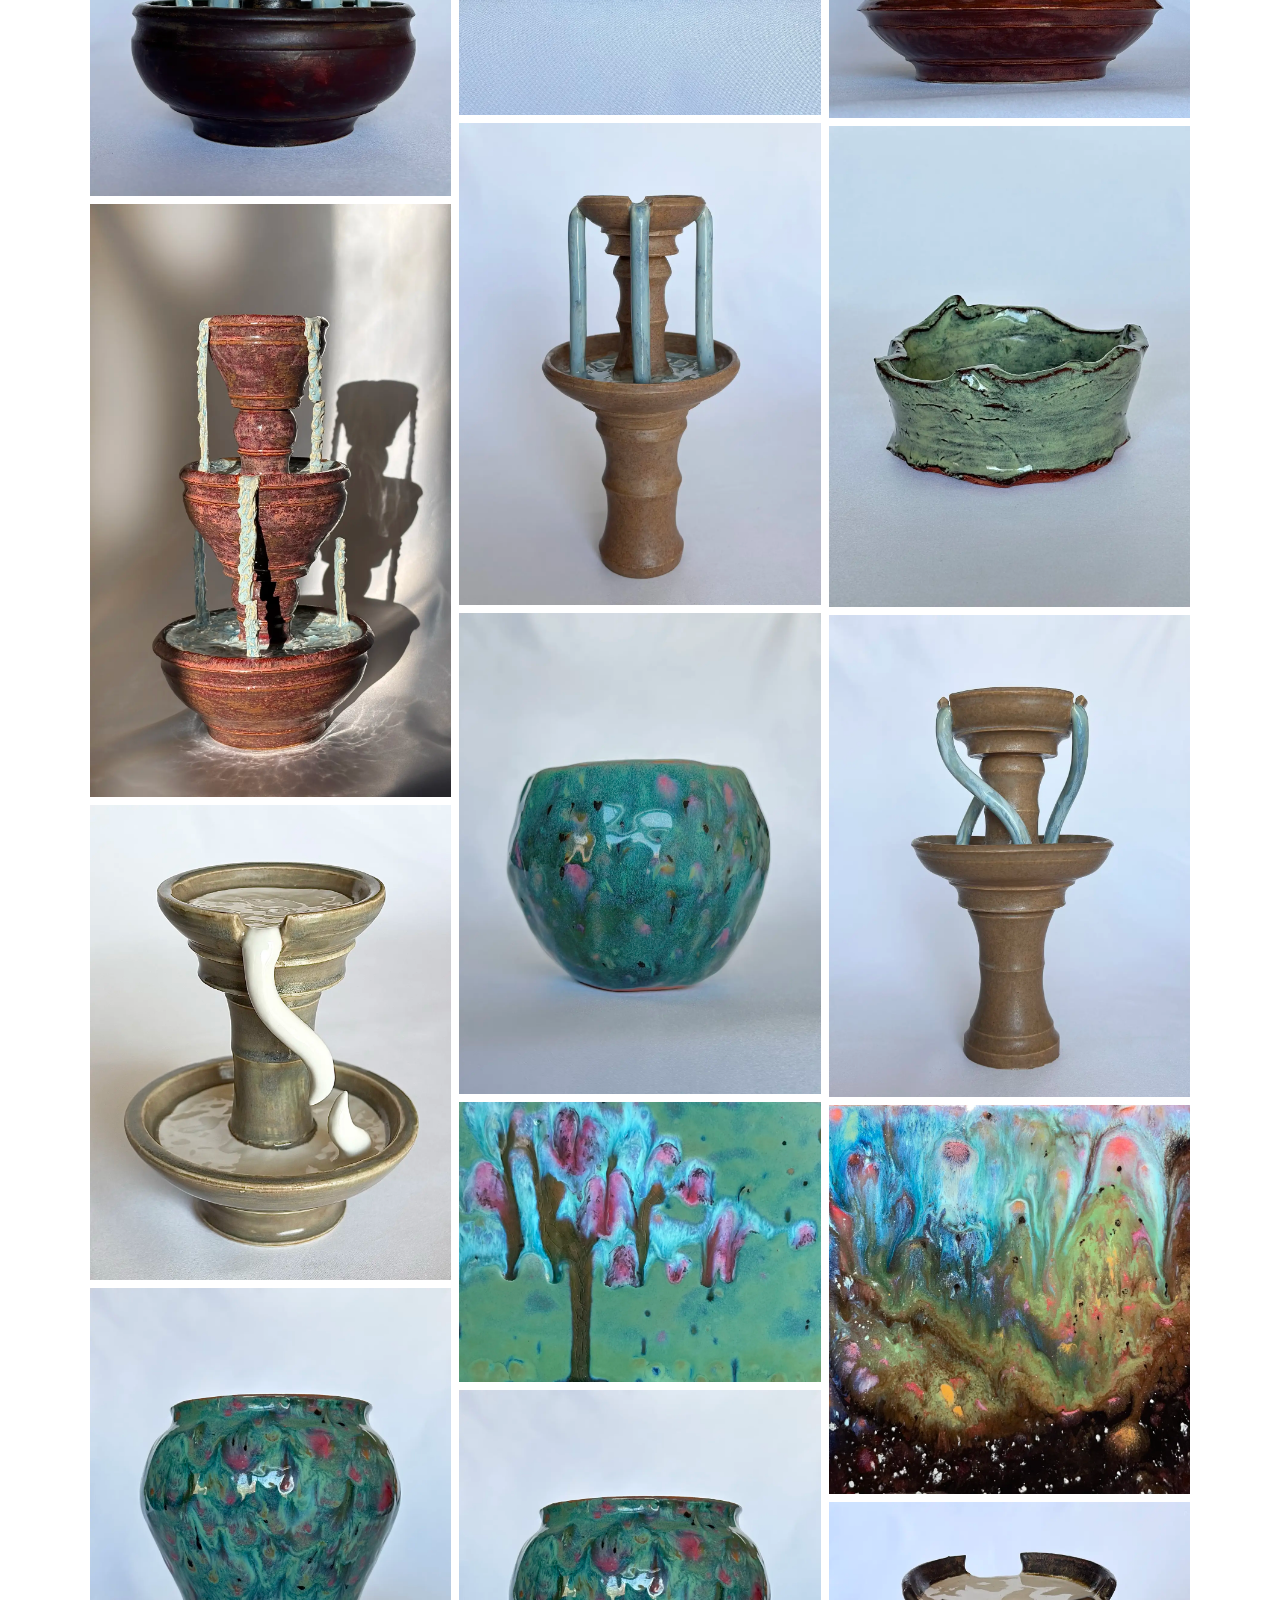
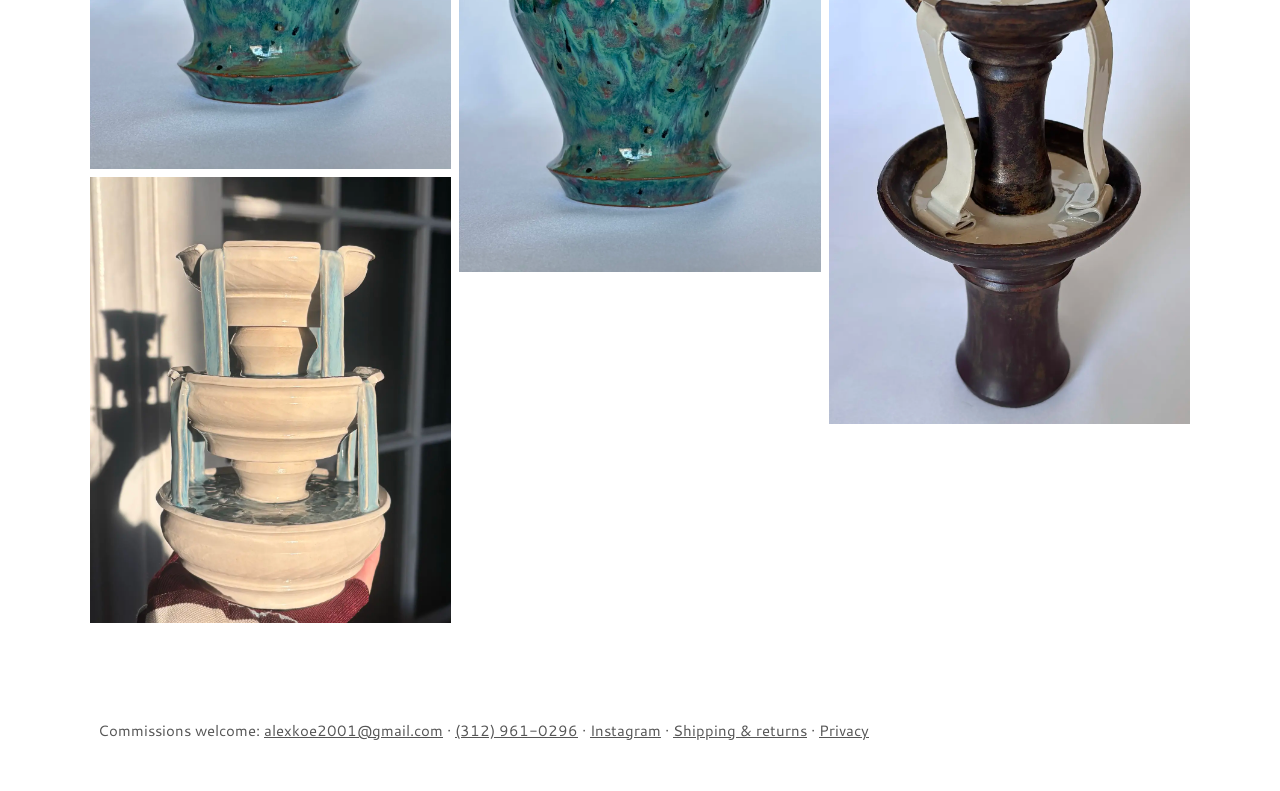
==== commit 888b6a0e: "Link shipping & returns policy near the items and in every footer Adds "All sales final · Prices in " ====
--- a/index.html
+++ b/index.html
@@ -64,7 +64,7 @@
     </main>
 
     <footer class="site-footer">
-        <p>Commissions welcome: <a class="text-link" href="mailto:alexkoe2001@gmail.com">alexkoe2001@gmail.com</a> &middot; <a class="text-link" href="tel:+13129610296">(312) 961-0296</a> &middot; <a class="text-link" href="https://www.instagram.com/ceramics.alex" target="_blank" rel="noopener noreferrer">Instagram</a></p>
+        <p>Commissions welcome: <a class="text-link" href="mailto:alexkoe2001@gmail.com">alexkoe2001@gmail.com</a> &middot; <a class="text-link" href="tel:+13129610296">(312) 961-0296</a> &middot; <a class="text-link" href="https://www.instagram.com/ceramics.alex" target="_blank" rel="noopener noreferrer">Instagram</a> &middot; <a class="text-link" href="policies.html#returns">Shipping &amp; returns</a> &middot; <a class="text-link" href="policies.html#privacy">Privacy</a></p>
     </footer>
 </body>
 </html>
--- a/css/base.css
+++ b/css/base.css
@@ -164,8 +164,12 @@
         padding: 0 8px;
     }
 
+    /* Phones: a hairline under the nav so the page's first heading
+       doesn't read as a 4th nav link. */
     header {
-        margin: 48px 0 16px 8px;
+        margin: 48px 8px 40px 8px;
+        padding-bottom: 28px;
+        border-bottom: 1px solid black;
         flex-direction: column;
         align-items: flex-start;
         justify-content: space-between;
@@ -175,7 +179,7 @@
     }
 
     nav {
-        margin: 36px 0;
+        margin: 36px 0 0 0;
     }
     .social-link {
         display: none;
--- a/css/work.css
+++ b/css/work.css
@@ -43,7 +43,7 @@
     .work.page { margin: 0px 8px; }
 
     .intro {
-        margin: 0 0 16px 6px;
+        margin: 0 0 32px 6px;
         font-size: 17px;
     }
 
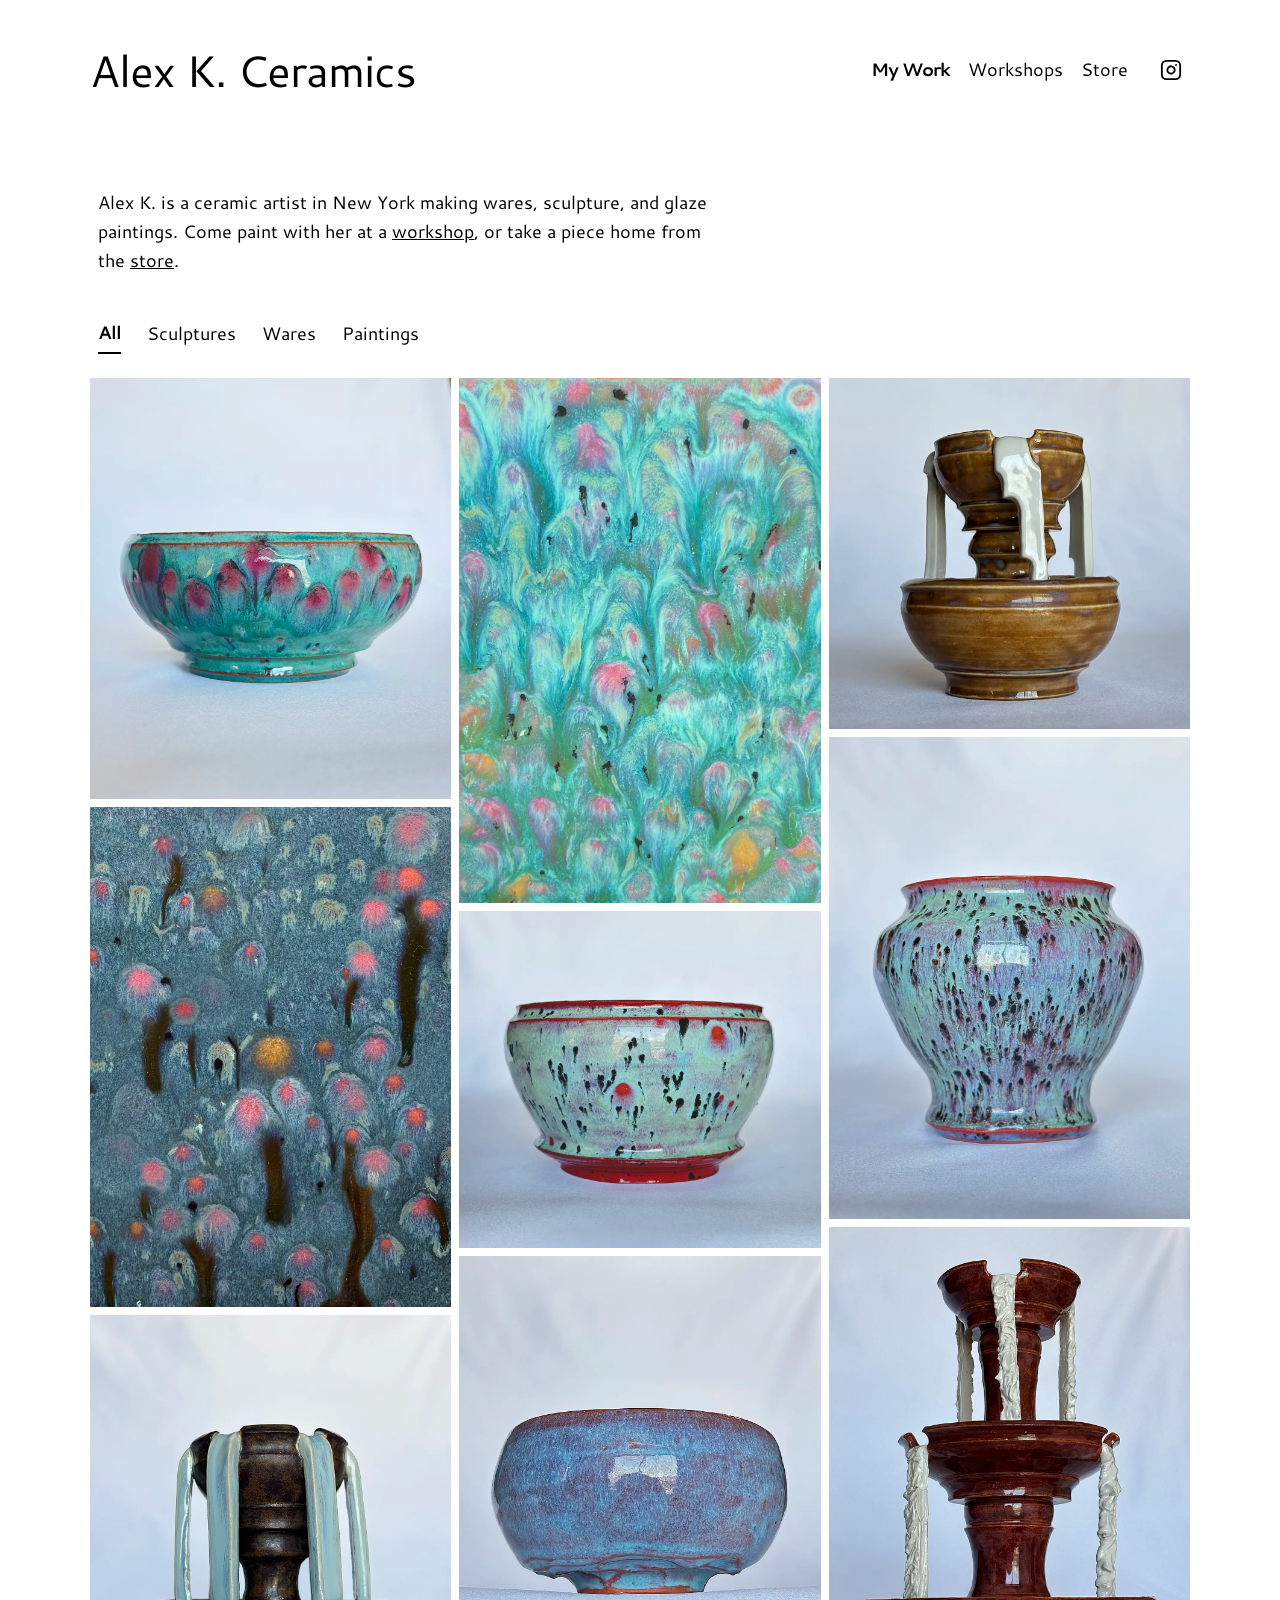
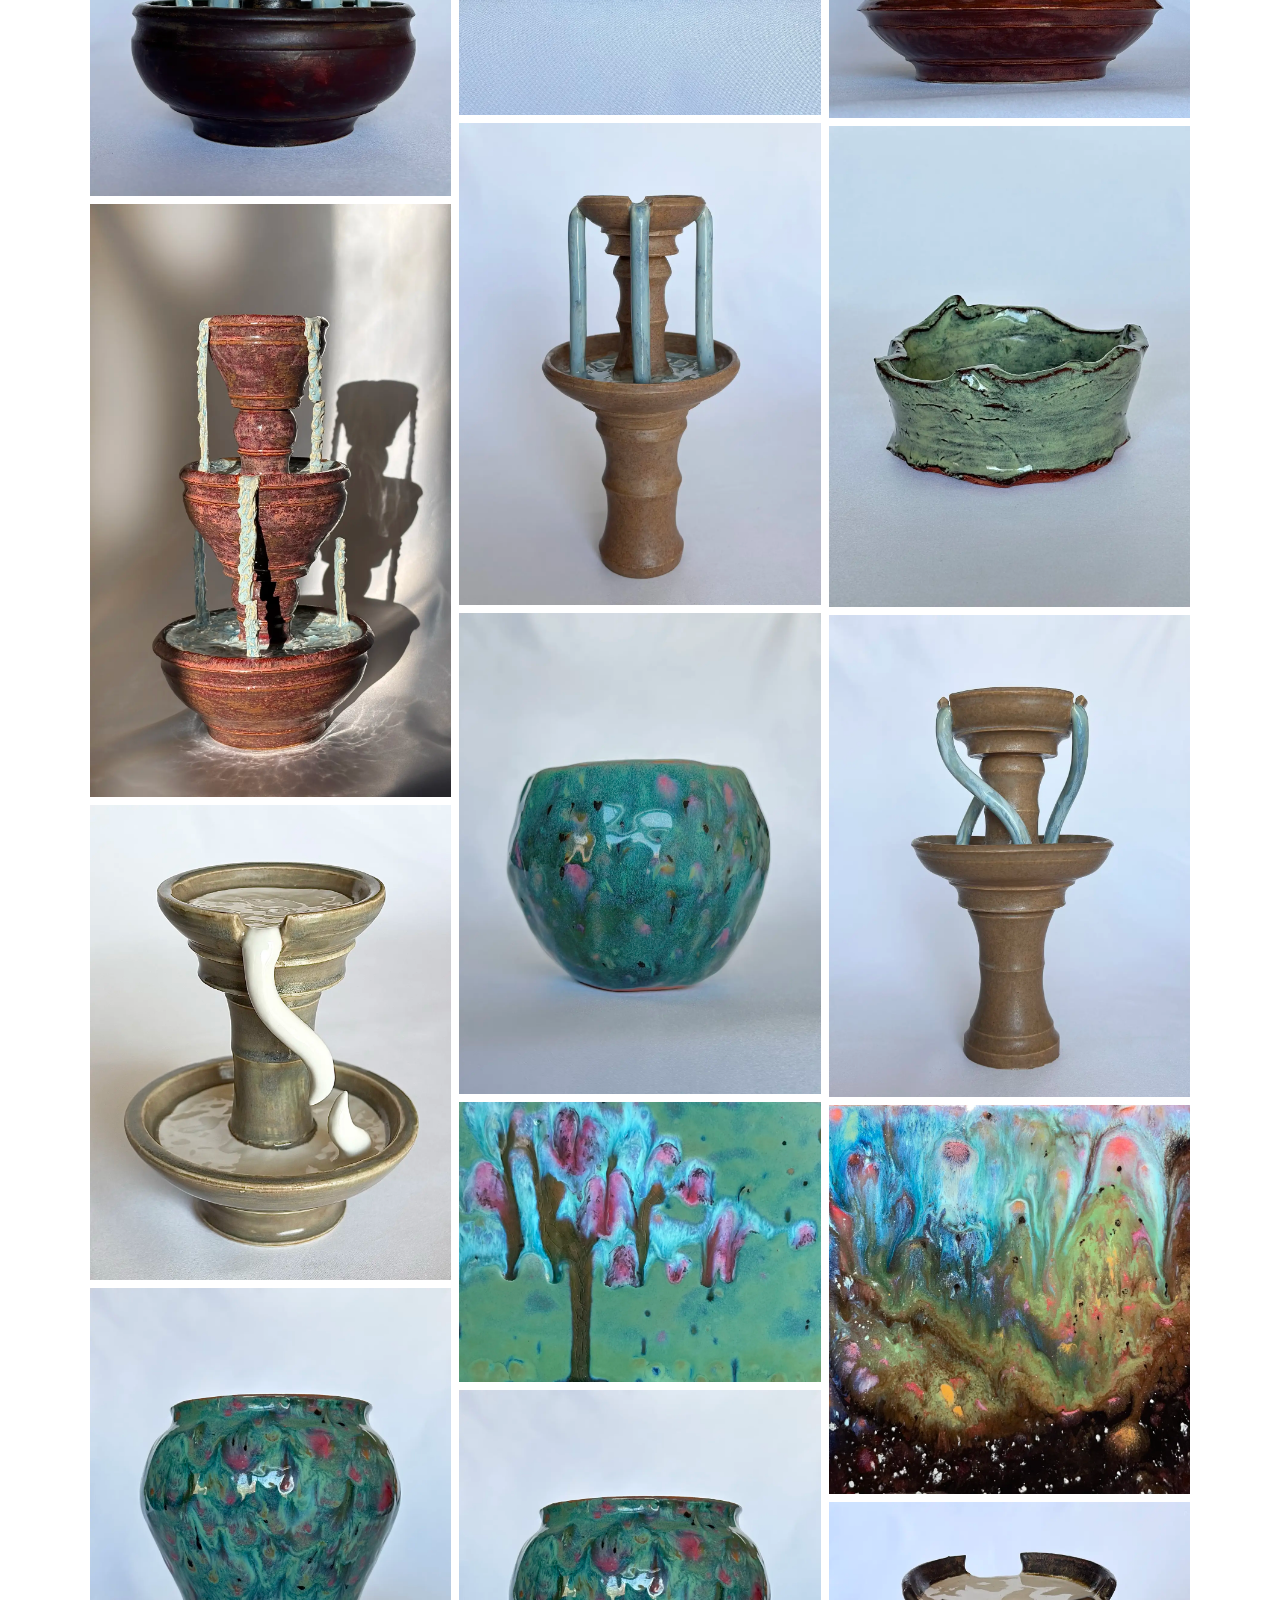
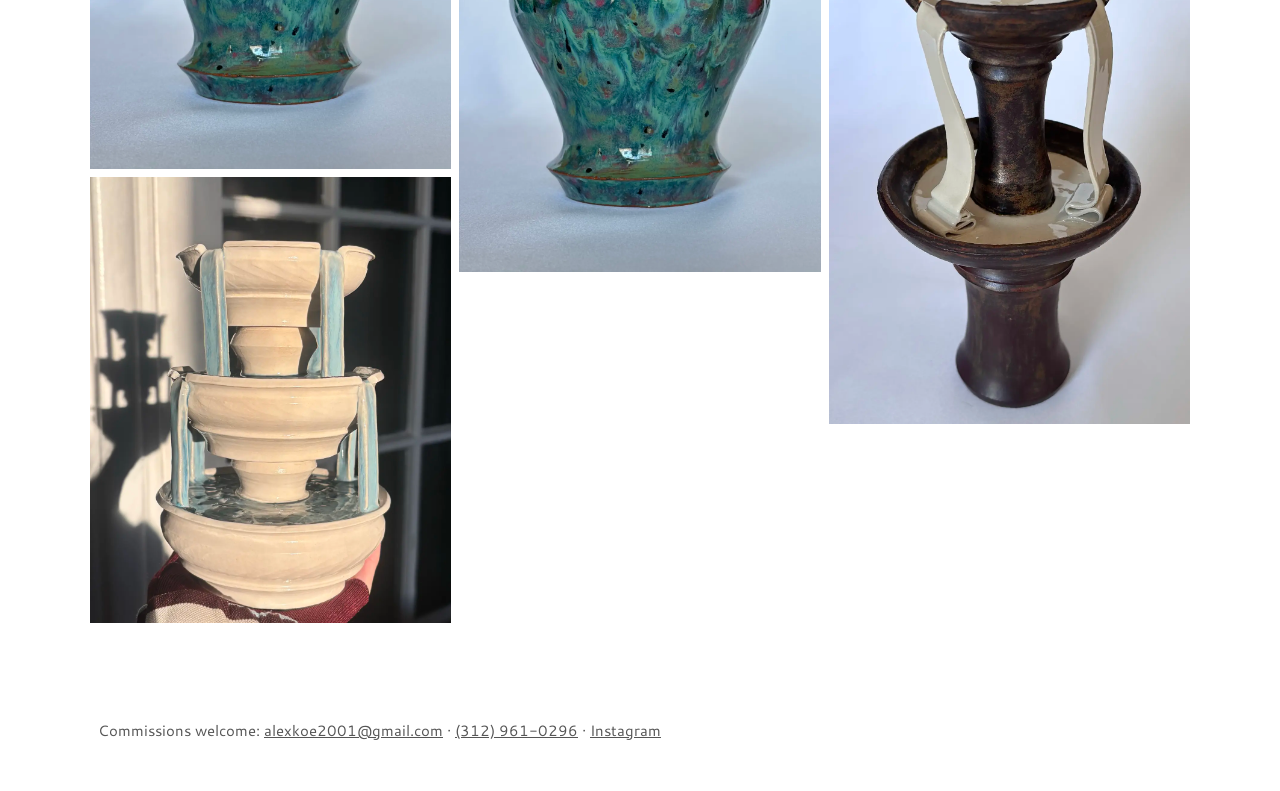
==== commit 3cb69343: "Claim the domain on Pinterest" ====
--- a/index.html
+++ b/index.html
@@ -11,6 +11,9 @@
     <meta property="og:description" content="Handmade ceramic sculptures, wares, and paintings by Alex K.">
     <meta property="og:image" content="https://alexceramics.art/assets/display/Untitled_05.webp">
     <meta property="og:url" content="https://alexceramics.art/">
+
+    <!-- Pinterest: proves we own this domain (Claim website) -->
+    <meta name="p:domain_verify" content="e1c055dcf90e19e7355401f294409554">
 
     <link rel="icon" type="image/x-icon" href="/favicon.ico">
     <link rel="stylesheet" href="css/base.css">
@@ -64,7 +67,7 @@
     </main>
 
     <footer class="site-footer">
-        <p>Commissions welcome: <a class="text-link" href="mailto:alexkoe2001@gmail.com">alexkoe2001@gmail.com</a> &middot; <a class="text-link" href="tel:+13129610296">(312) 961-0296</a> &middot; <a class="text-link" href="https://www.instagram.com/ceramics.alex" target="_blank" rel="noopener noreferrer">Instagram</a> &middot; <a class="text-link" href="policies.html#returns">Shipping &amp; returns</a> &middot; <a class="text-link" href="policies.html#privacy">Privacy</a></p>
+        <p>Commissions welcome: <a class="text-link" href="mailto:alexkoe2001@gmail.com">alexkoe2001@gmail.com</a> &middot; <a class="text-link" href="tel:+13129610296">(312) 961-0296</a> &middot; <a class="text-link" href="https://www.instagram.com/ceramics.alex" target="_blank" rel="noopener noreferrer">Instagram</a></p>
     </footer>
 </body>
 </html>
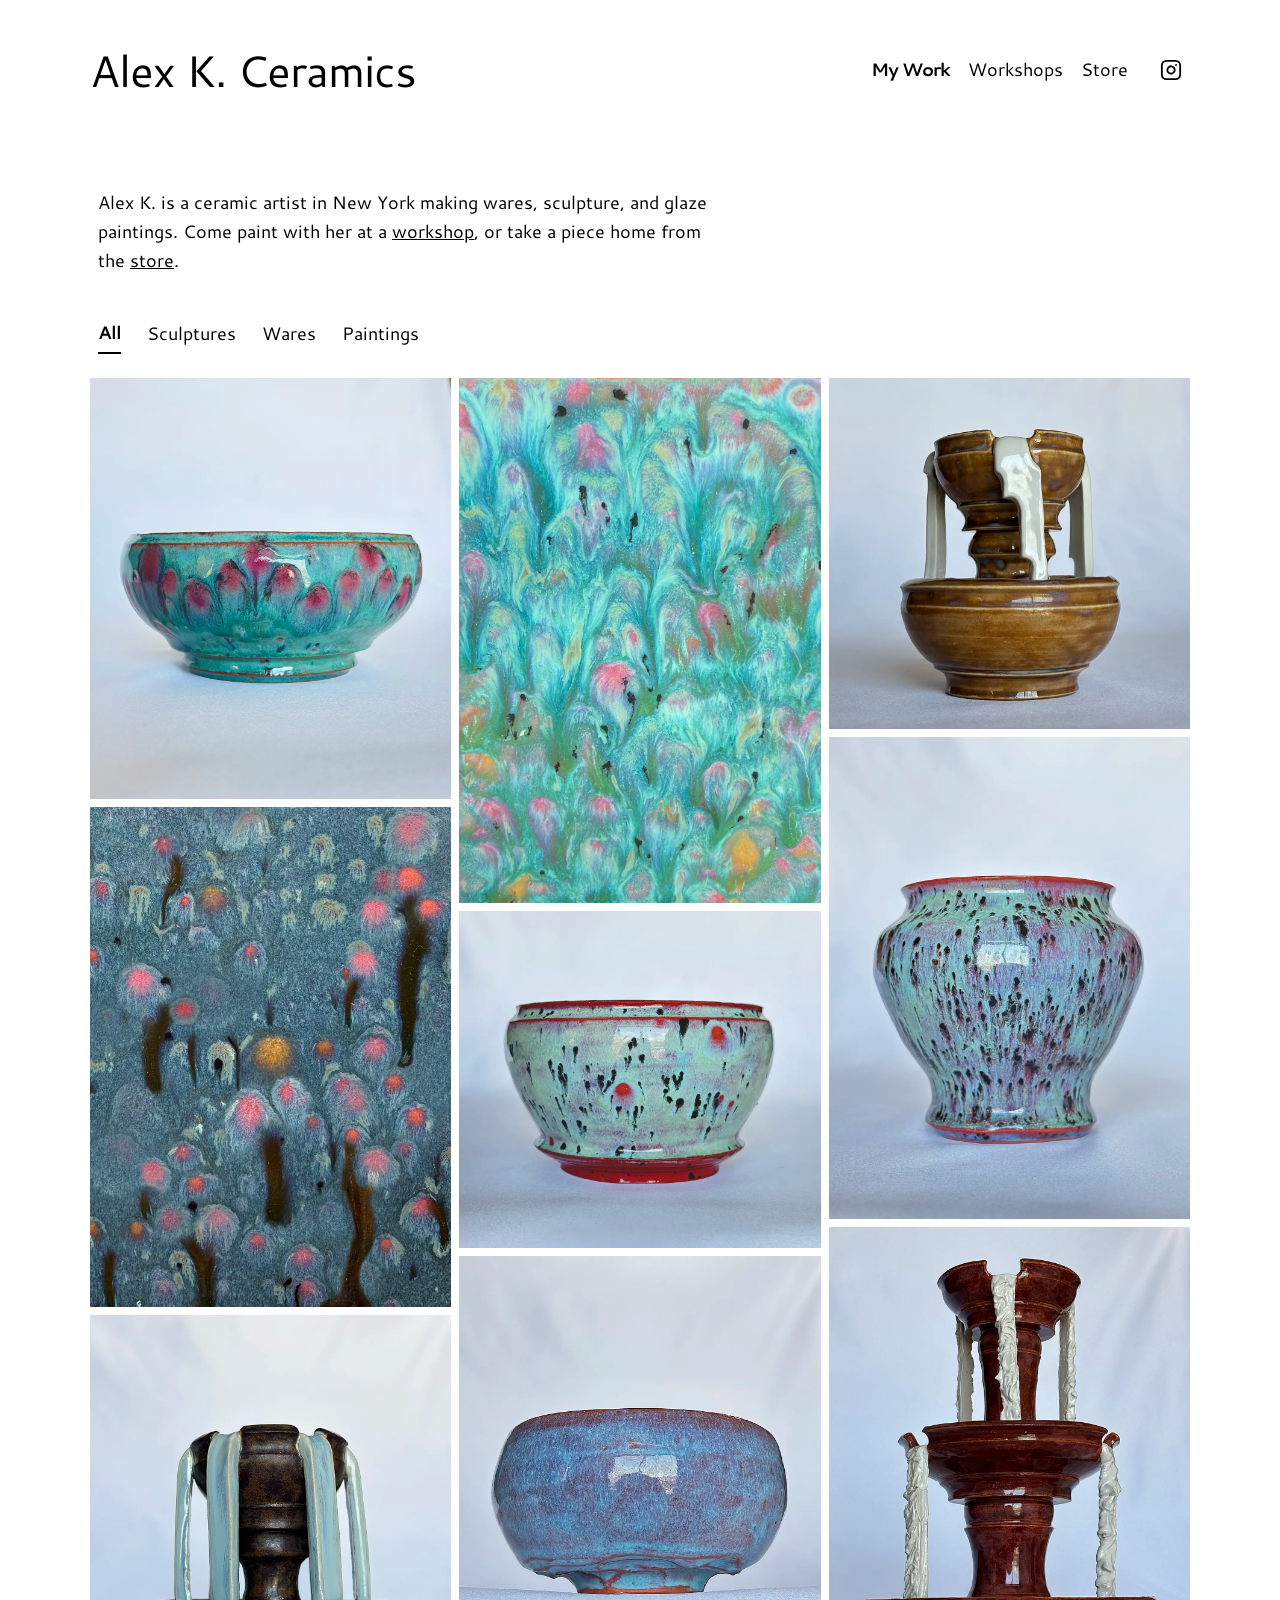
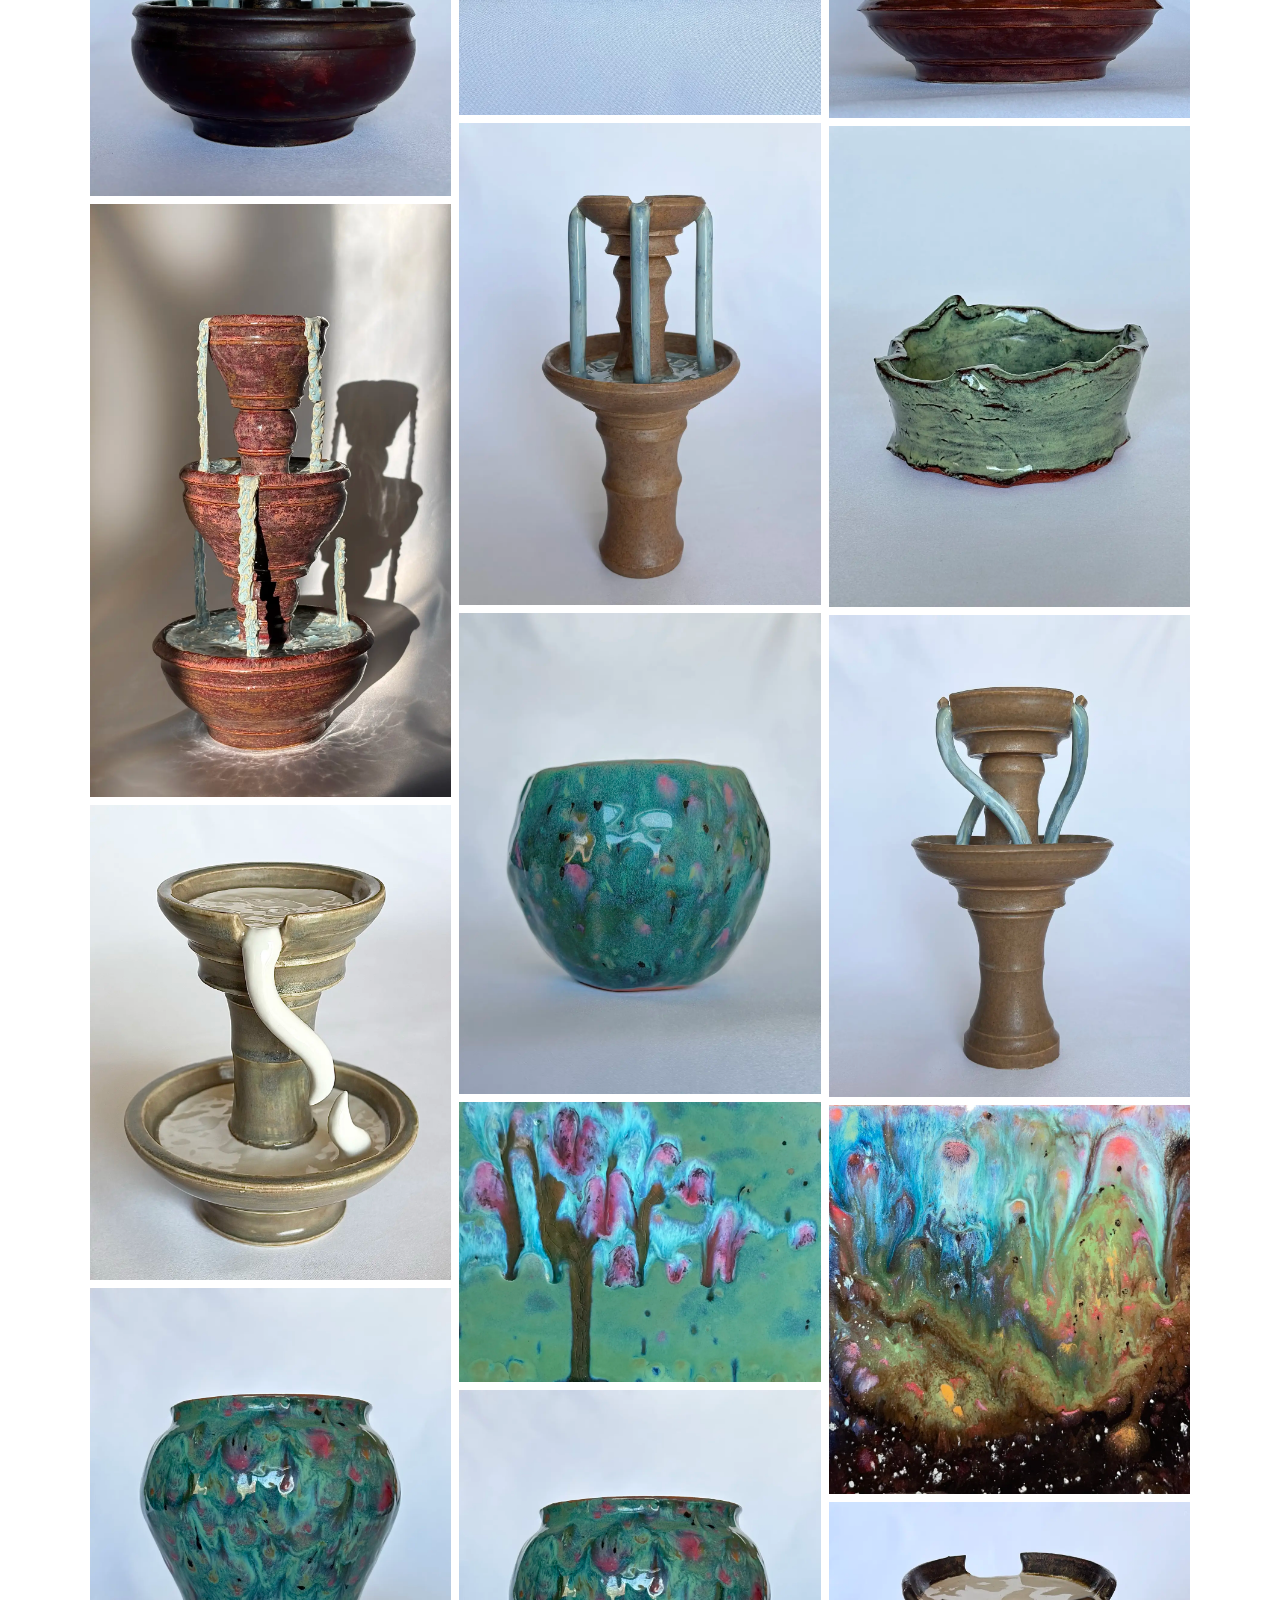
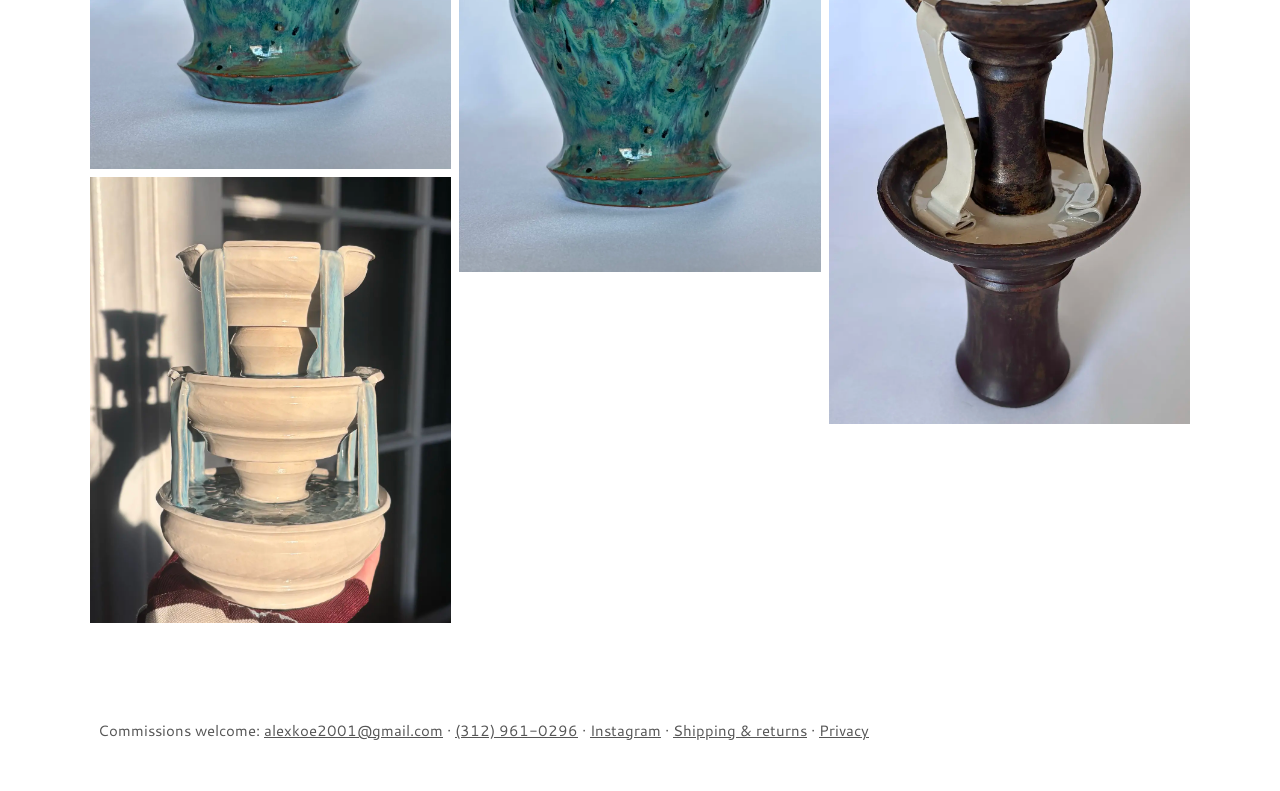
==== commit bdac7e42: "Merge main into product-pages" ====
--- a/index.html
+++ b/index.html
@@ -67,7 +67,7 @@
     </main>
 
     <footer class="site-footer">
-        <p>Commissions welcome: <a class="text-link" href="mailto:alexkoe2001@gmail.com">alexkoe2001@gmail.com</a> &middot; <a class="text-link" href="tel:+13129610296">(312) 961-0296</a> &middot; <a class="text-link" href="https://www.instagram.com/ceramics.alex" target="_blank" rel="noopener noreferrer">Instagram</a></p>
+        <p>Commissions welcome: <a class="text-link" href="mailto:alexkoe2001@gmail.com">alexkoe2001@gmail.com</a> &middot; <a class="text-link" href="tel:+13129610296">(312) 961-0296</a> &middot; <a class="text-link" href="https://www.instagram.com/ceramics.alex" target="_blank" rel="noopener noreferrer">Instagram</a> &middot; <a class="text-link" href="policies.html#returns">Shipping &amp; returns</a> &middot; <a class="text-link" href="policies.html#privacy">Privacy</a></p>
     </footer>
 </body>
 </html>
